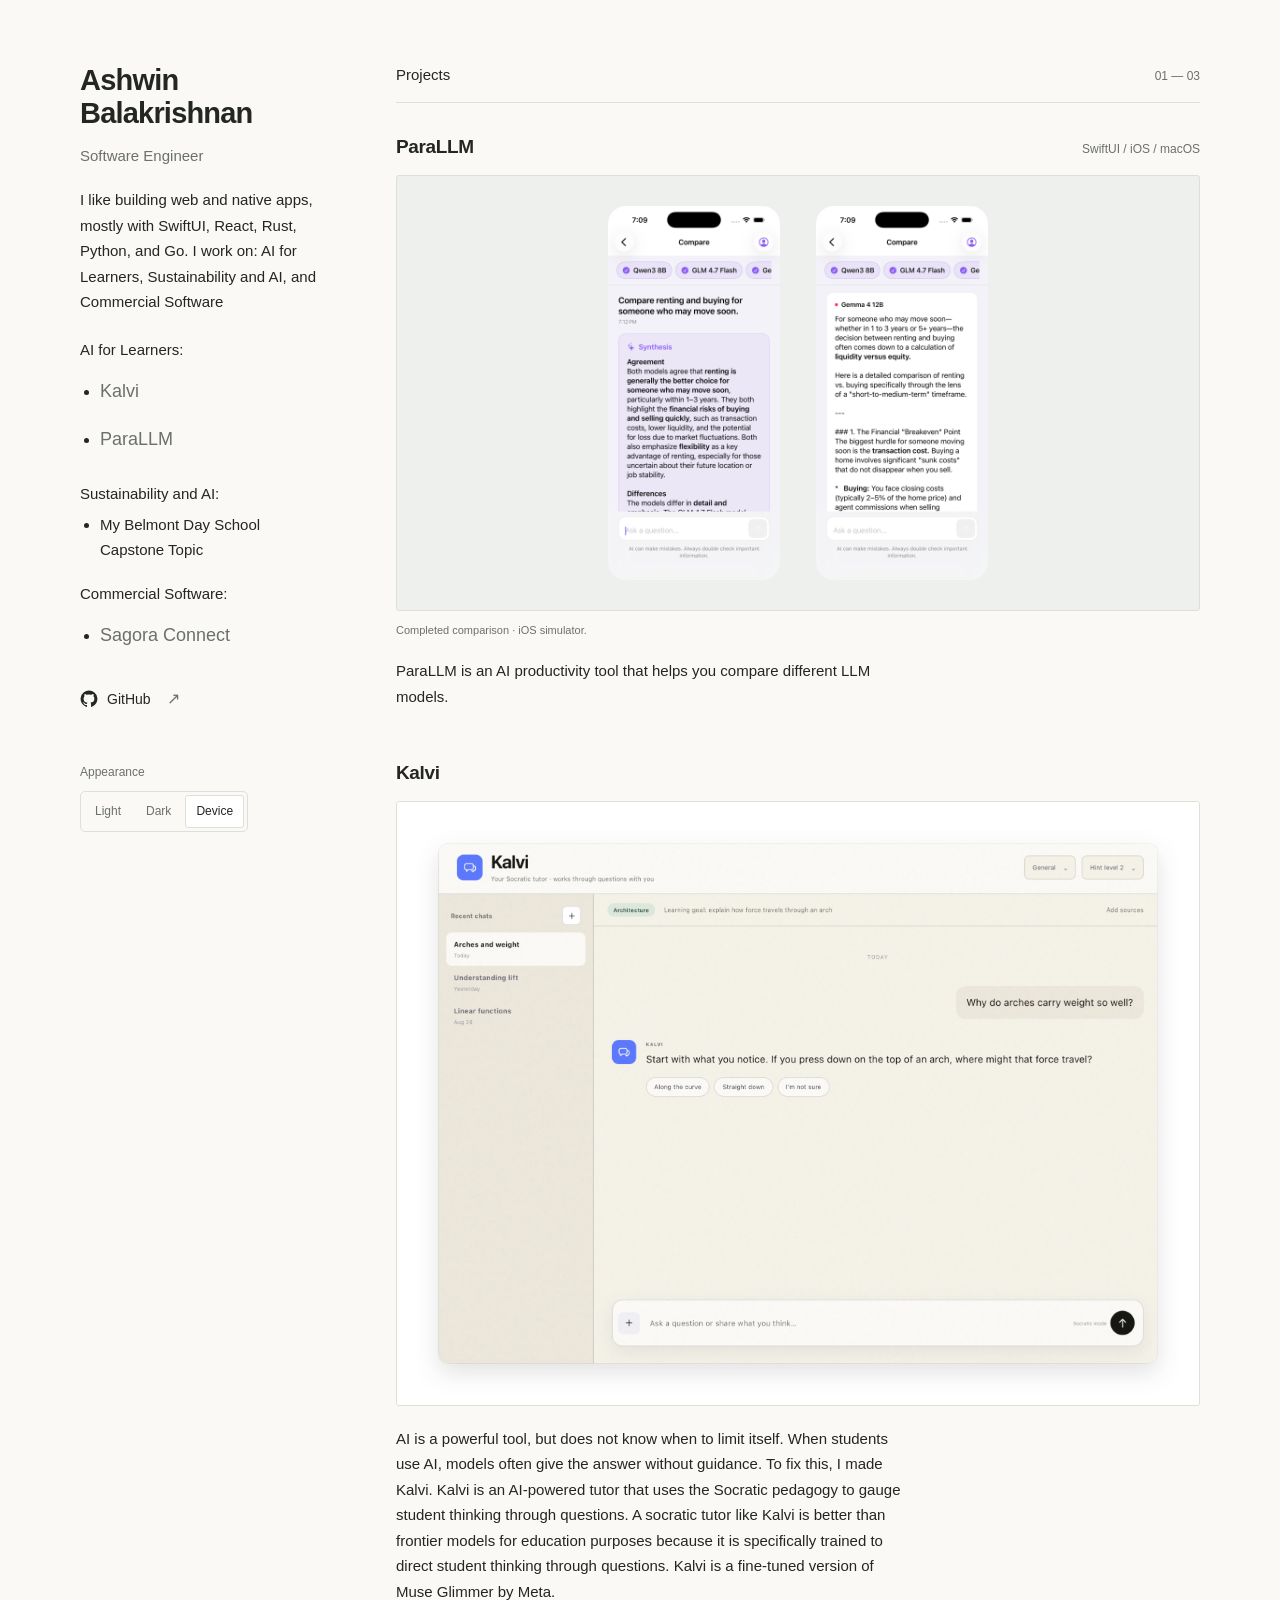
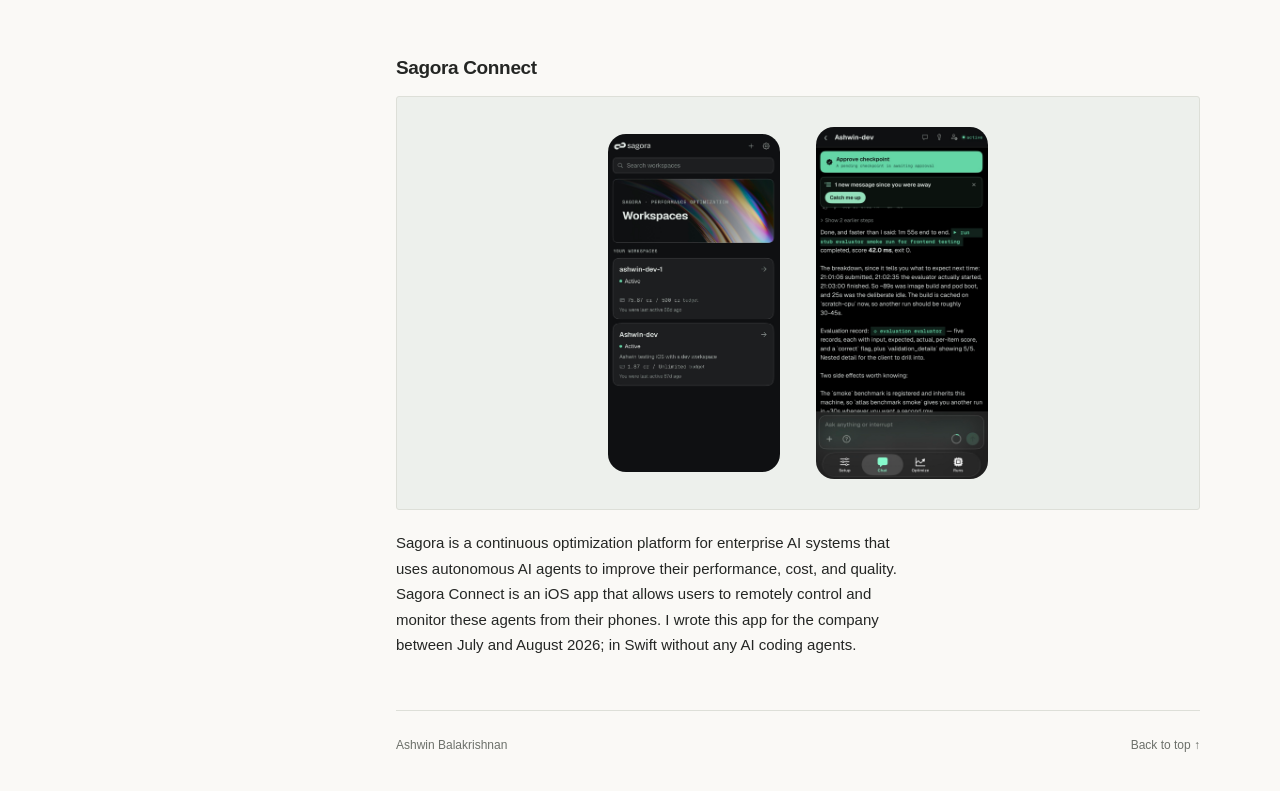
==== index.html @ 8b555878 "refactor: reorganize project topics into nav and update styles" ====
<!doctype html>
<html lang="en" data-theme="device">
<head>
  <meta charset="utf-8">
  <meta name="viewport" content="width=device-width, initial-scale=1">
  <meta name="theme-color" content="#faf9f6">
  <meta name="description" content="Ashwin Balakrishnan — Software Engineer">
  <meta property="og:title" content="Ashwin Balakrishnan">
  <meta property="og:description" content="ParaLLM · Kalvi · Sagora Connect">
  <meta property="og:type" content="website">
  <title>Ashwin Balakrishnan</title>
  <script>
    // Apply the saved appearance before the stylesheet loads.
    try {
      const savedTheme = localStorage.getItem('portfolio-theme');
      if (['light', 'dark', 'device'].includes(savedTheme)) {
        document.documentElement.dataset.theme = savedTheme;
      }
    } catch {}
  </script>
  <link rel="stylesheet" href="styles.css">
  <script src="portfolio.js" defer></script>
</head>
<body>
  <a class="skip-link" href="#projects">Skip to projects</a>

  <div class="layout">
    <header class="sidebar">
      <div class="identity">
        <h1><a href="#">Ashwin<br>Balakrishnan</a></h1>
        <p class="role">Software Engineer</p>
        <p class="intro">I like building web and native apps, mostly with SwiftUI, React, Rust, Python, and Go. I work on: AI for Learners, Sustainability and AI, and Commercial Software</p>
        <nav class="project-topics" aria-label="Projects and interests">
          <div class="project-topic">
            <h2>AI for Learners:</h2>
            <ul>
              <li><a href="#kalvi">Kalvi</a></li>
              <li><a href="#parallm">ParaLLM</a></li>
            </ul>
          </div>
          <div class="project-topic">
            <h2>Sustainability and AI:</h2>
            <ul>
              <li>My Belmont Day School Capstone Topic</li>
            </ul>
          </div>
          <div class="project-topic">
            <h2>Commercial Software:</h2>
            <ul>
              <li><a href="#sagora-connect">Sagora Connect</a></li>
            </ul>
          </div>
        </nav>
        <a class="github-link" href="https://github.com/AshwinVBala" target="_blank" rel="noopener noreferrer">
          <svg viewBox="0 0 24 24" width="18" height="18" fill="currentColor" aria-hidden="true"><path d="M12 .8a11.2 11.2 0 0 0-3.54 21.83c.56.1.77-.24.77-.54v-2.1c-3.14.68-3.8-1.33-3.8-1.33-.51-1.3-1.25-1.65-1.25-1.65-1.02-.7.08-.69.08-.69 1.13.08 1.72 1.16 1.72 1.16 1 1.72 2.63 1.22 3.27.93.1-.73.39-1.22.71-1.5-2.5-.28-5.13-1.25-5.13-5.57 0-1.23.44-2.24 1.16-3.03-.12-.28-.5-1.43.11-2.99 0 0 .94-.3 3.08 1.15a10.67 10.67 0 0 1 5.61 0c2.14-1.45 3.08-1.15 3.08-1.15.61 1.56.23 2.71.11 2.99.72.79 1.15 1.8 1.15 3.03 0 4.33-2.63 5.28-5.14 5.56.4.35.76 1.03.76 2.08v3.11c0 .3.2.65.78.54A11.2 11.2 0 0 0 12 .8Z"/></svg>
          <span>GitHub</span><span class="outbound" aria-hidden="true">↗</span>
        </a>
      </div>

      <fieldset class="theme-picker" hidden>
        <legend>Appearance</legend>
        <div class="theme-options">
          <label><input type="radio" name="theme" value="light"><span>Light</span></label>
          <label><input type="radio" name="theme" value="dark"><span>Dark</span></label>
          <label><input type="radio" name="theme" value="device" checked><span>Device<span class="sr-only"> default</span></span></label>
        </div>
      </fieldset>
    </header>

    <main id="projects" tabindex="-1">
      <div class="section-heading"><h2>Projects</h2><span>01 — 03</span></div>

      <article class="project" id="parallm">
        <div class="project-heading"><h3>ParaLLM</h3><span>SwiftUI / iOS / macOS</span></div>
        <div class="screen-gallery parallm-gallery">
          <a href="assets/parallm-completed-synthesis.png" target="_blank" rel="noopener noreferrer" aria-label="Open the completed ParaLLM synthesis at full size"><img src="assets/parallm-completed-synthesis.jpg" width="736" height="1600" loading="lazy" alt="ParaLLM showing a renting-versus-buying question and the completed synthesis of model replies."></a>
          <a href="assets/parallm-completed-answer.png" target="_blank" rel="noopener noreferrer" aria-label="Open the completed ParaLLM model reply at full size"><img src="assets/parallm-completed-answer.jpg" width="736" height="1600" loading="lazy" alt="ParaLLM showing Gemma’s completed reply in the same comparison, with no error or loading state."></a>
        </div>
        <p class="image-note">Completed comparison · iOS simulator.</p>
        <p>ParaLLM is an AI productivity tool that helps you compare different LLM models.</p>
      </article>

      <article class="project" id="kalvi">
        <div class="project-heading"><h3>Kalvi</h3></div>
        <a class="desktop-capture" href="assets/kalvi.png" target="_blank" rel="noopener noreferrer" aria-label="Open the Kalvi screenshot at full size">
          <img src="assets/kalvi.jpg" width="2117" height="1591" loading="lazy" alt="Kalvi showing a tutoring conversation about arches, recent chats, and suggested answers.">
        </a>
        <p>AI is a powerful tool, but does not know when to limit itself. When students use AI, models often give the answer without guidance. To fix this, I made Kalvi. Kalvi is an AI-powered tutor that uses the Socratic pedagogy to gauge student thinking through questions. A socratic tutor like Kalvi is better than frontier models for education purposes because it is specifically trained to direct student thinking through questions. Kalvi is a fine-tuned version of Muse Glimmer by Meta.</p>
      </article>

      <article class="project" id="sagora-connect">
        <div class="project-heading"><h3>Sagora Connect</h3></div>
        <div class="screen-gallery sagora-gallery">
          <a href="assets/sagora-connect-workspaces.png" target="_blank" rel="noopener noreferrer" aria-label="Open the Sagora Connect workspaces screenshot at full size"><img src="assets/sagora-connect-workspaces.jpg" width="730" height="1438" loading="lazy" alt="Sagora Connect showing workspace search and two active workspaces."></a>
          <a href="assets/sagora-connect-chat.png" target="_blank" rel="noopener noreferrer" aria-label="Open the Sagora Connect chat screenshot at full size"><img src="assets/sagora-connect-chat.jpg" width="732" height="1500" loading="lazy" alt="Sagora Connect showing a workspace conversation, checkpoint approval, and chat controls."></a>
        </div>
        <p>Sagora is a continuous optimization platform for enterprise AI systems that uses autonomous AI agents to improve their performance, cost, and quality. Sagora Connect is an iOS app that allows users to remotely control and monitor these agents from their phones. I wrote this app for the company between July and August 2026; in Swift without any AI coding agents.</p>
      </article>

      <footer class="page-footer"><span>Ashwin Balakrishnan</span><a href="#">Back to top ↑</a></footer>
    </main>
  </div>
</body>
</html>
---- styles.css ----
:root {
  color-scheme: light;
  --background: #faf9f6;
  --text: #242624;
  --secondary: #6c706a;
  --line: #dddfd8;
  --surface: #ffffff;
  --stage: #edf0ec;
  --accent: #285cbd;
  --selection: #dce7ff;
  font-family: -apple-system, BlinkMacSystemFont, "Segoe UI", Helvetica, Arial, sans-serif;
  font-size: 16px;
  line-height: 1.5;
  font-synthesis: none;
}

:root[data-theme="dark"] {
  color-scheme: dark;
  --background: #191b1a;
  --text: #e9eae5;
  --secondary: #a7ada5;
  --line: #363b35;
  --surface: #2e322d;
  --stage: #242823;
  --accent: #aac5ff;
  --selection: #334a70;
}

@media (prefers-color-scheme: dark) {
  :root[data-theme="device"] {
    color-scheme: dark;
    --background: #191b1a;
    --text: #e9eae5;
    --secondary: #a7ada5;
    --line: #363b35;
    --surface: #2e322d;
    --stage: #242823;
    --accent: #aac5ff;
    --selection: #334a70;
  }
}

* { box-sizing: border-box; }
html { scroll-padding-top: 40px; }
body { margin: 0; background: var(--background); color: var(--text); }
a { color: inherit; text-decoration: none; touch-action: manipulation; }
a:hover { color: var(--accent); }
a:focus-visible { outline: 2px solid var(--accent); outline-offset: 6px; }
::selection { background: var(--selection); color: var(--text); }
h1, h2, h3, p { margin: 0; }
img { display: block; width: 100%; height: auto; }
[hidden] { display: none !important; }
.sr-only { position: absolute; width: 1px; height: 1px; padding: 0; overflow: hidden; clip-path: inset(50%); white-space: nowrap; border: 0; }
.skip-link { position: fixed; top: 12px; left: 12px; z-index: 10; padding: 10px 15px; background: var(--surface); border: 1px solid var(--line); transform: translateY(-180%); }
.skip-link:focus { transform: none; }

.layout {
  width: min(1120px, calc(100% - 112px));
  margin: 64px auto 0;
  display: grid;
  grid-template-columns: 240px minmax(0, 1fr);
  align-items: start;
  gap: 76px;
}

.sidebar { position: sticky; top: 64px; }
h1 { font-size: 29px; font-weight: 550; line-height: 1.15; letter-spacing: -.8px; }
h1 a:hover { color: var(--text); }
.role { margin-top: 14px; color: var(--secondary); font-size: 15px; }
.github-link { display: inline-flex; align-items: center; gap: 9px; margin-top: 24px; min-height: 32px; font-size: 14px; }
.github-link .outbound { color: var(--secondary); font-size: 16px; margin-left: 7px; }
.project-topics { margin-top: 24px; font-size: 15px; }
.project-topic + .project-topic { margin-top: 20px; }
.project-topics h2 { font: inherit; }
.project-topics ul { margin: 6px 0 0; padding-left: 20px; }
.project-topics li { line-height: 1.7; }
.project-topics a { display: inline-flex; align-items: center; width: 100%; min-height: 48px; padding-block: 10px; color: var(--secondary); font-size: 18px; line-height: 1.4; }
.project-topics a:hover { color: var(--text); text-decoration: underline; text-underline-offset: 4px; }

.theme-picker { padding: 0; margin: 48px 0 0; border: 0; min-width: 0; }
.theme-picker legend { padding: 0; margin-bottom: 10px; color: var(--secondary); font-size: 12px; }
.theme-options { display: inline-flex; border: 1px solid var(--line); border-radius: 5px; padding: 3px; gap: 3px; }
.theme-options label { position: relative; cursor: pointer; }
.theme-options input { position: absolute; inset: 0; width: 100%; height: 100%; opacity: 0; margin: 0; cursor: pointer; }
.theme-options label > span { display: block; padding: 7px 10px; border: 1px solid transparent; border-radius: 3px; font-size: 12px; line-height: 1.4; color: var(--secondary); }
.theme-options input:checked + span { color: var(--text); background: var(--surface); border-color: var(--line); }
.theme-options input:focus-visible + span { outline: 2px solid var(--accent); outline-offset: 2px; }
.theme-options label:hover > span { color: var(--text); }

main { min-width: 0; }
main:focus { outline: none; }
.section-heading { display: flex; justify-content: space-between; align-items: baseline; border-bottom: 1px solid var(--line); padding: 0 0 17px; margin-bottom: 32px; }
.section-heading h2 { font-size: 15px; line-height: 1.4; font-weight: 500; }
.section-heading > span { color: var(--secondary); font-size: 12px; font-variant-numeric: tabular-nums; }
.project { margin-bottom: 52px; scroll-margin-top: 40px; }
.project-heading { display: flex; justify-content: space-between; align-items: baseline; gap: 16px; margin-bottom: 15px; }
.project-heading h3 { font-size: 19px; font-weight: 550; letter-spacing: -.35px; line-height: 1.3; }
.project-heading > span { font-size: 12px; color: var(--secondary); text-align: right; }
.desktop-capture { display: block; border: 1px solid var(--line); border-radius: 3px; overflow: hidden; }
.desktop-capture:hover { border-color: var(--secondary); }
.screen-gallery { display: flex; justify-content: center; align-items: center; gap: 36px; padding: 30px; background: var(--stage); border: 1px solid var(--line); border-radius: 3px; }
.screen-gallery a { display: block; min-width: 0; width: 172px; border-radius: 18px; }
.screen-gallery a:focus-visible { outline-offset: 7px; }
.screen-gallery img { border-radius: 18px; }
.image-note { font-size: 11px; color: var(--secondary); margin-top: 11px; }
/* Your paragraphs can go directly after the project images in index.html. */
.project > p:not(.image-note) { margin-top: 20px; max-width: 62ch; font-size: 15px; line-height: 1.7; }
.identity > p:not(.role) { margin-top: 20px; font-size: 15px; line-height: 1.7; }
.page-footer { display: flex; align-items: baseline; justify-content: space-between; gap: 20px; border-top: 1px solid var(--line); padding: 20px 0 32px; color: var(--secondary); font-size: 12px; }
.page-footer a { padding-block: 5px; }

@media (min-width: 1500px) {
  .layout { margin-top: 88px; }
  .sidebar { top: 88px; }
}

@media (max-width: 1000px) {
  .layout { width: calc(100% - 72px); grid-template-columns: 210px minmax(0, 1fr); gap: 40px; }
  h1 { font-size: 26px; }
  .screen-gallery { gap: 22px; padding: 25px; }
}

@media (max-width: 760px) {
  .layout { width: min(580px, calc(100% - 44px)); margin-top: 36px; display: block; }
  .sidebar { position: static; display: grid; grid-template-columns: 1fr auto; align-items: end; gap: 24px; padding-bottom: 30px; margin-bottom: 30px; border-bottom: 1px solid var(--line); }
  h1 { font-size: 27px; }
  .role { margin-top: 11px; font-size: 14px; }
  .github-link { margin-top: 14px; }
  .theme-picker { margin: 0 0 5px; }
  .section-heading { margin-bottom: 27px; }
  .project { margin-bottom: 38px; }
  .project-heading h3 { font-size: 18px; }
  .screen-gallery { gap: 28px; padding: 28px; }
  .screen-gallery a { width: 160px; }
}

@media (max-width: 440px) {
  .layout { margin-top: 28px; }
  .sidebar { grid-template-columns: 1fr; gap: 21px; align-items: start; padding-bottom: 25px; }
  h1 { font-size: 28px; }
  .theme-picker { margin-bottom: 0; }
  .theme-options label > span { padding: 8px 16px; font-size: 13px; }
  .project-heading { flex-direction: column; align-items: start; gap: 4px; margin-bottom: 12px; }
  .project-heading > span { text-align: left; }
  .screen-gallery { gap: 16px; padding: 22px 18px; }
  .screen-gallery a { width: 140px; }
  .screen-gallery a, .screen-gallery img { border-radius: 12px; }
  .page-footer { font-size: 11px; }
}

@media (prefers-reduced-motion: reduce) {
  *, *::before, *::after { scroll-behavior: auto !important; transition: none !important; }
}
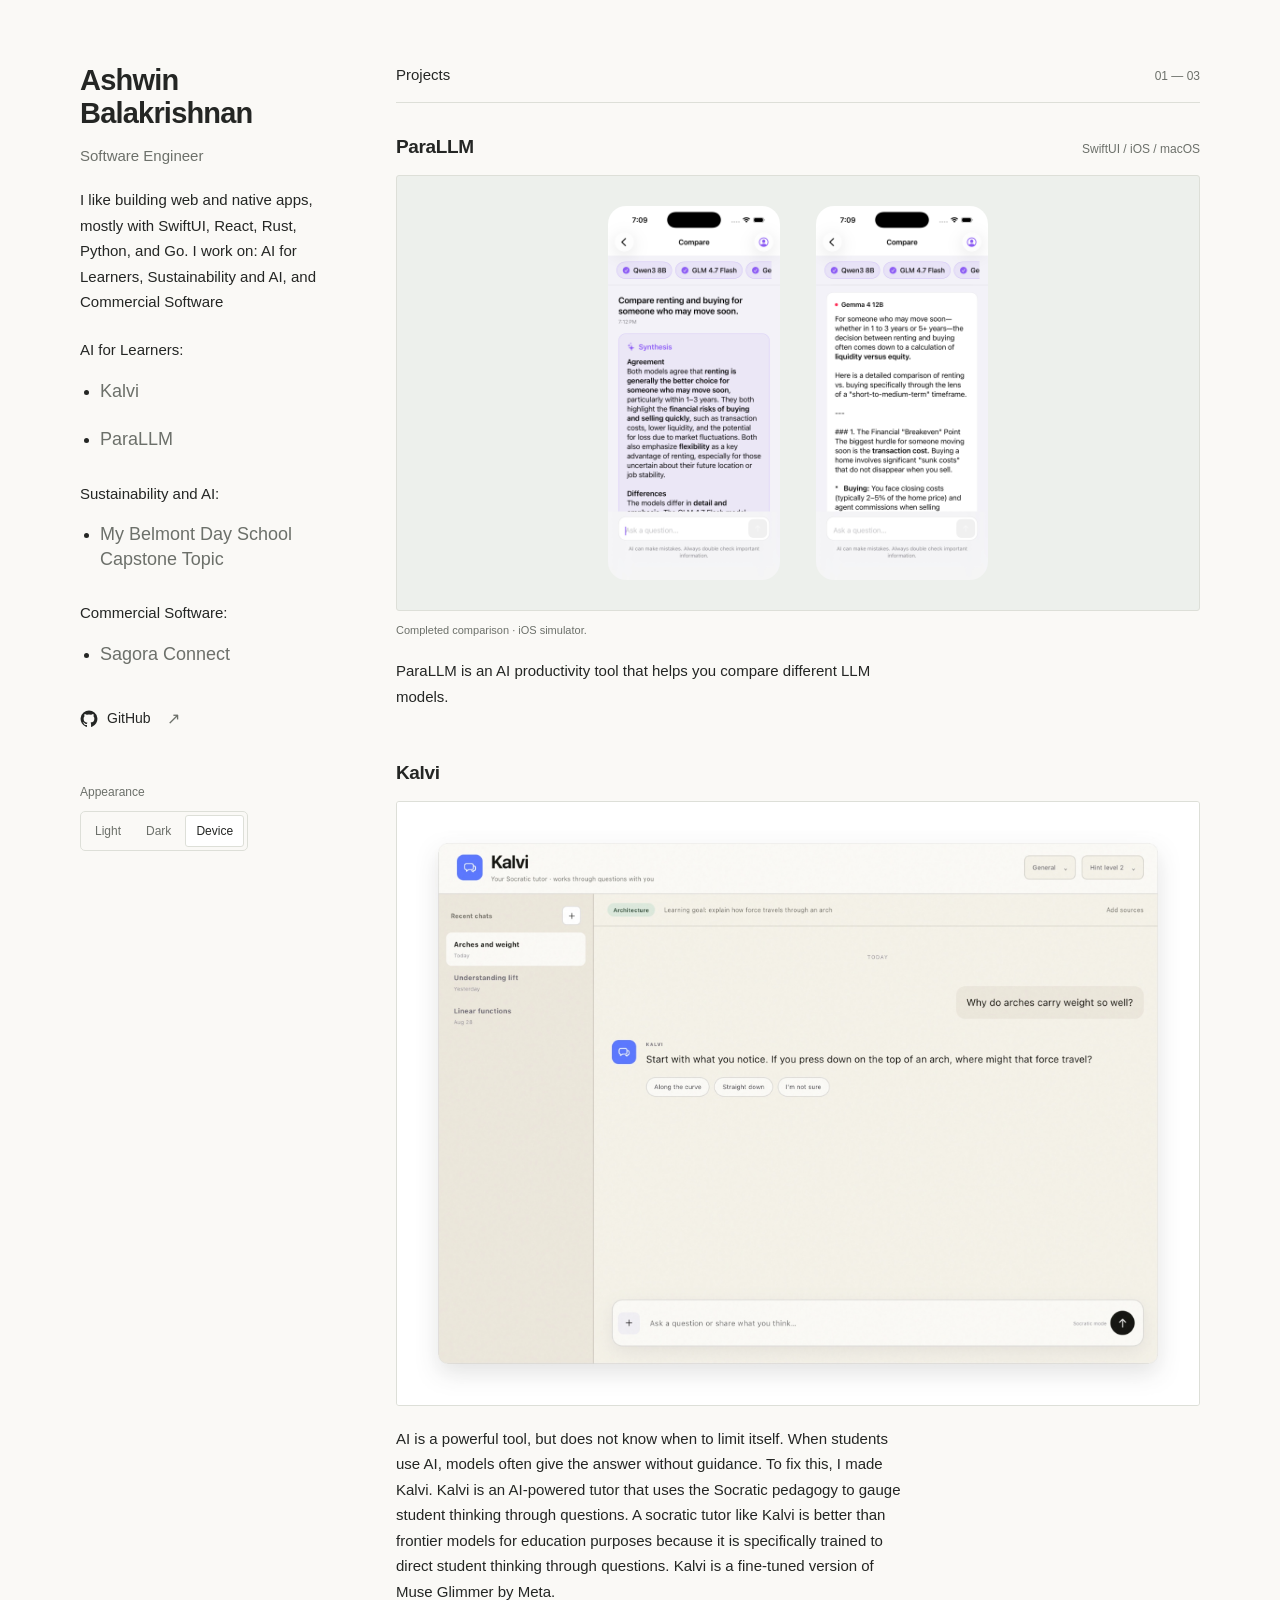
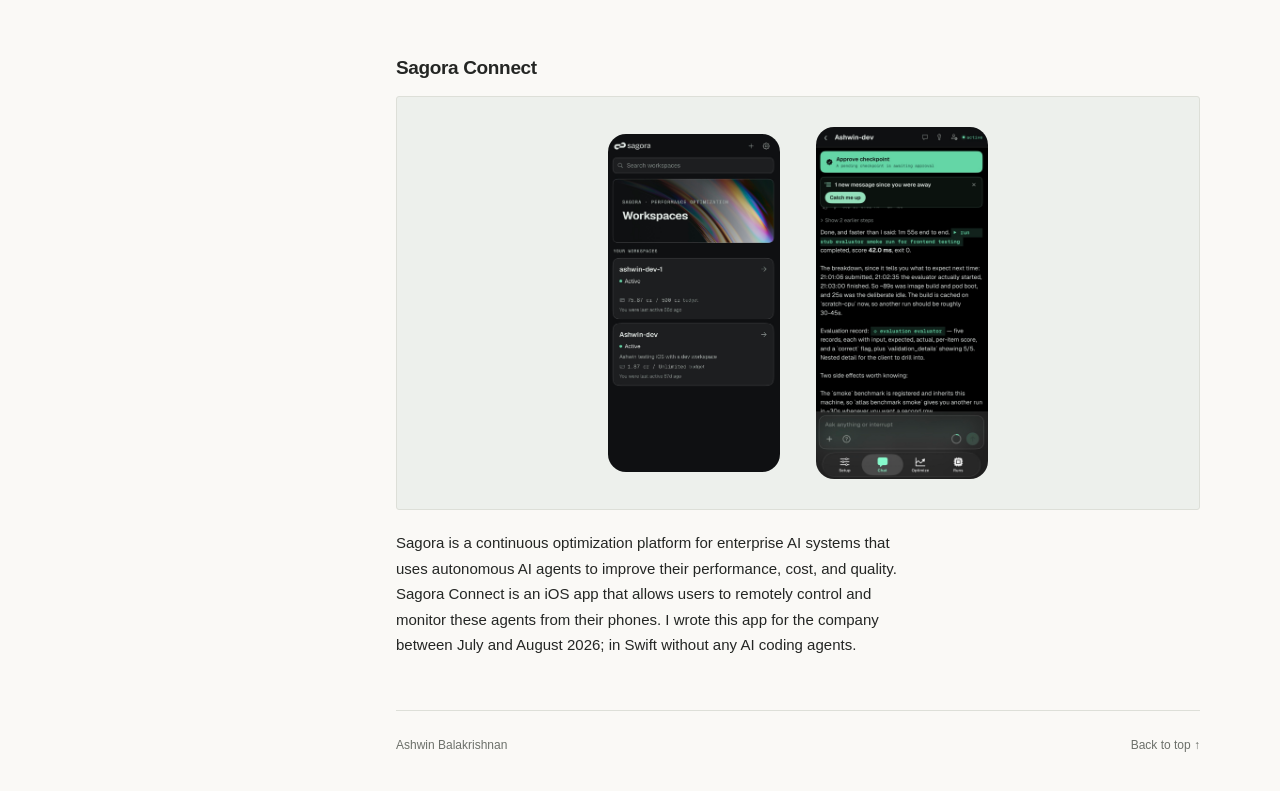
==== commit 50073fdb: "feat: add placeholder links with disabled behavior to portfolio page" ====
--- a/index.html
+++ b/index.html
@@ -41,7 +41,7 @@
           <div class="project-topic">
             <h2>Sustainability and AI:</h2>
             <ul>
-              <li>My Belmont Day School Capstone Topic</li>
+              <li><a href="#" data-placeholder-link aria-disabled="true">My Belmont Day School Capstone Topic</a></li>
             </ul>
           </div>
           <div class="project-topic">
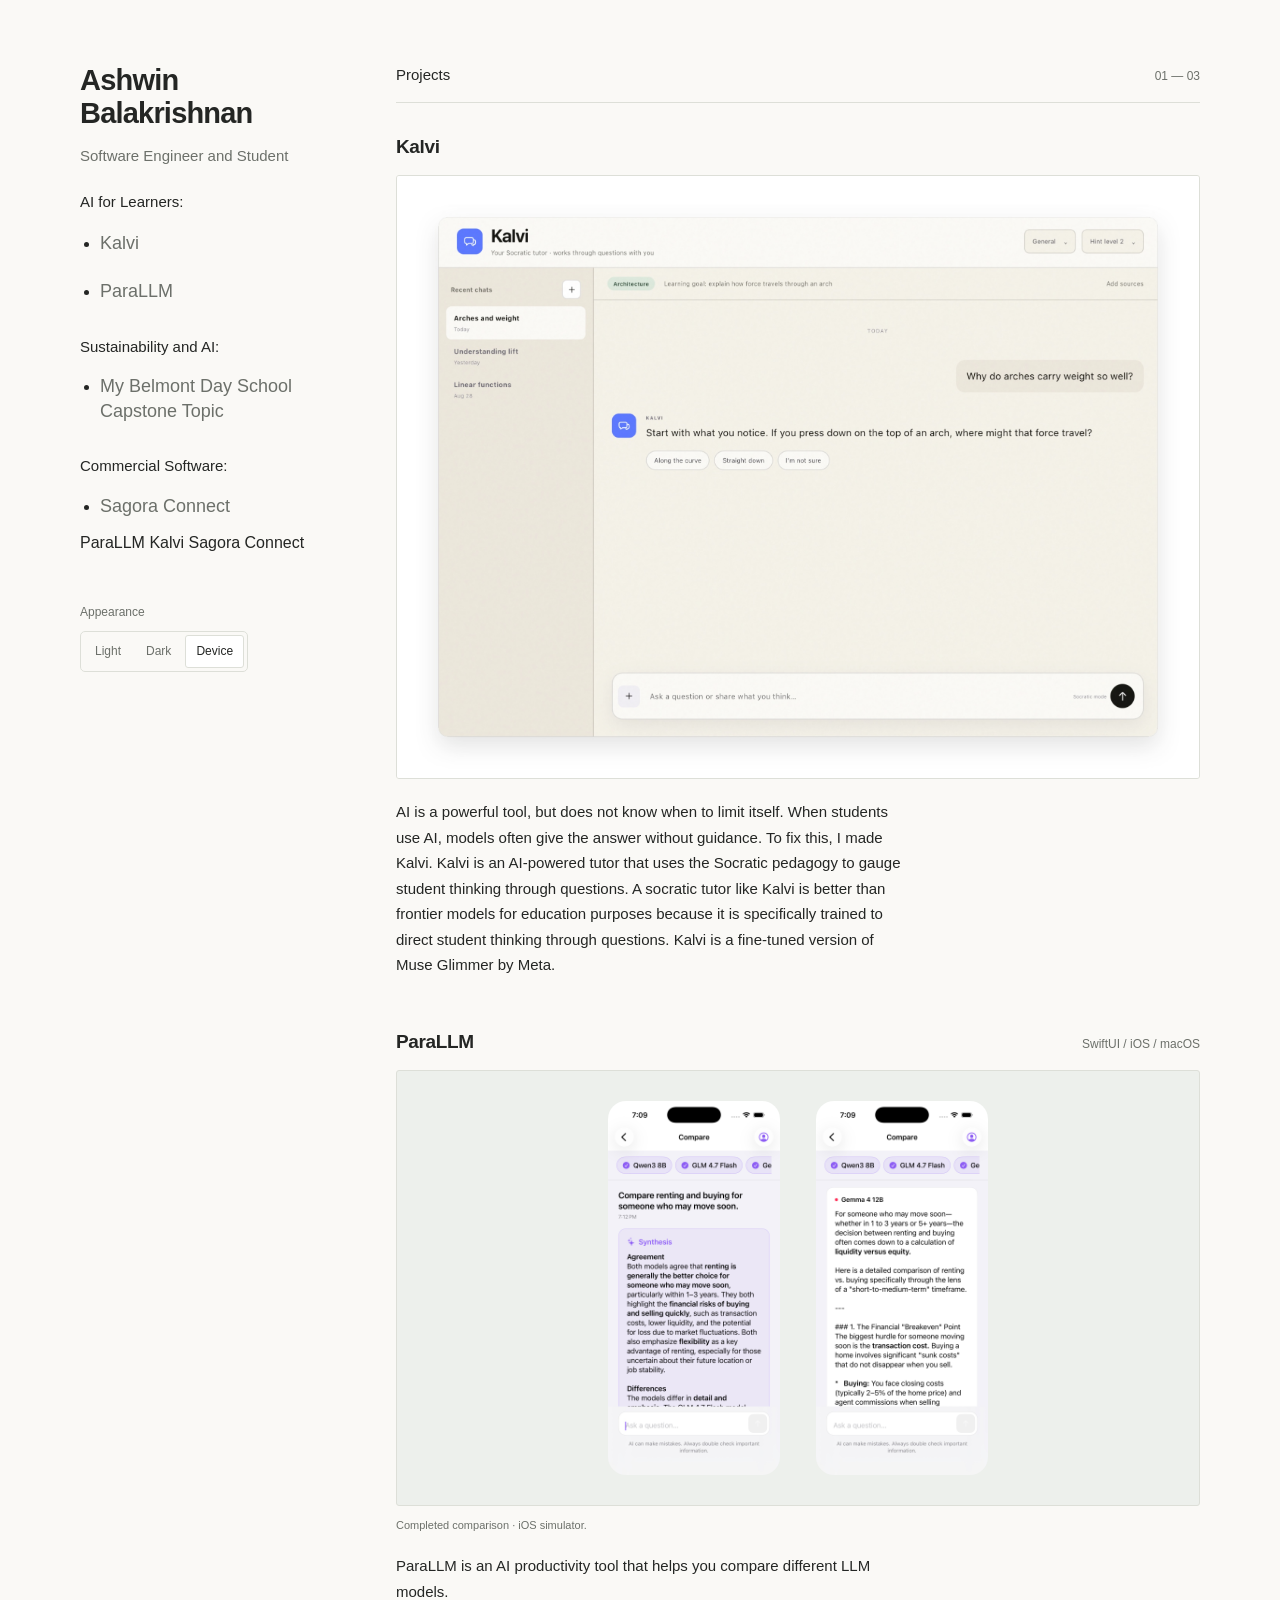
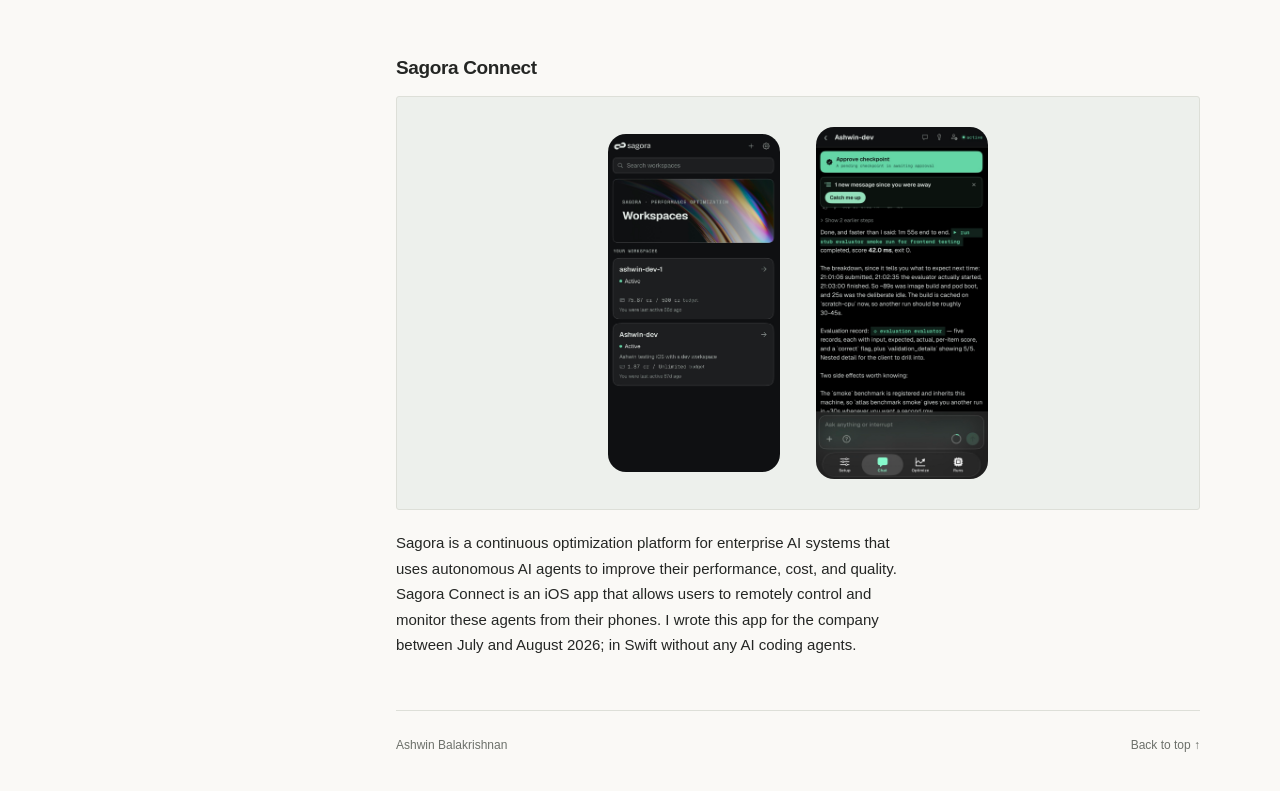
==== commit 9c1a8f0f: "feat: add project navigation and Kalvi article, update role, remove GitHub link" ====
--- a/index.html
+++ b/index.html
@@ -28,8 +28,7 @@
     <header class="sidebar">
       <div class="identity">
         <h1><a href="#">Ashwin<br>Balakrishnan</a></h1>
-        <p class="role">Software Engineer</p>
-        <p class="intro">I like building web and native apps, mostly with SwiftUI, React, Rust, Python, and Go. I work on: AI for Learners, Sustainability and AI, and Commercial Software</p>
+        <p class="role">Software Engineer and Student</p>
         <nav class="project-topics" aria-label="Projects and interests">
           <div class="project-topic">
             <h2>AI for Learners:</h2>
@@ -51,11 +50,13 @@
             </ul>
           </div>
         </nav>
-        <a class="github-link" href="https://github.com/AshwinVBala" target="_blank" rel="noopener noreferrer">
-          <svg viewBox="0 0 24 24" width="18" height="18" fill="currentColor" aria-hidden="true"><path d="M12 .8a11.2 11.2 0 0 0-3.54 21.83c.56.1.77-.24.77-.54v-2.1c-3.14.68-3.8-1.33-3.8-1.33-.51-1.3-1.25-1.65-1.25-1.65-1.02-.7.08-.69.08-.69 1.13.08 1.72 1.16 1.72 1.16 1 1.72 2.63 1.22 3.27.93.1-.73.39-1.22.71-1.5-2.5-.28-5.13-1.25-5.13-5.57 0-1.23.44-2.24 1.16-3.03-.12-.28-.5-1.43.11-2.99 0 0 .94-.3 3.08 1.15a10.67 10.67 0 0 1 5.61 0c2.14-1.45 3.08-1.15 3.08-1.15.61 1.56.23 2.71.11 2.99.72.79 1.15 1.8 1.15 3.03 0 4.33-2.63 5.28-5.14 5.56.4.35.76 1.03.76 2.08v3.11c0 .3.2.65.78.54A11.2 11.2 0 0 0 12 .8Z"/></svg>
-          <span>GitHub</span><span class="outbound" aria-hidden="true">↗</span>
-        </a>
       </div>
+
+      <nav class="project-index" aria-label="Projects">
+        <a href="#parallm">ParaLLM</a>
+        <a href="#kalvi">Kalvi</a>
+        <a href="#sagora-connect">Sagora Connect</a>
+      </nav>
 
       <fieldset class="theme-picker" hidden>
         <legend>Appearance</legend>
@@ -70,6 +71,14 @@
     <main id="projects" tabindex="-1">
       <div class="section-heading"><h2>Projects</h2><span>01 — 03</span></div>
 
+      <article class="project" id="kalvi">
+        <div class="project-heading"><h3>Kalvi</h3></div>
+        <a class="desktop-capture" href="assets/kalvi.png" target="_blank" rel="noopener noreferrer" aria-label="Open the Kalvi screenshot at full size">
+          <img src="assets/kalvi.jpg" width="2117" height="1591" loading="lazy" alt="Kalvi showing a tutoring conversation about arches, recent chats, and suggested answers.">
+        </a>
+        <p>AI is a powerful tool, but does not know when to limit itself. When students use AI, models often give the answer without guidance. To fix this, I made Kalvi. Kalvi is an AI-powered tutor that uses the Socratic pedagogy to gauge student thinking through questions. A socratic tutor like Kalvi is better than frontier models for education purposes because it is specifically trained to direct student thinking through questions. Kalvi is a fine-tuned version of Muse Glimmer by Meta.</p>
+      </article>
+
       <article class="project" id="parallm">
         <div class="project-heading"><h3>ParaLLM</h3><span>SwiftUI / iOS / macOS</span></div>
         <div class="screen-gallery parallm-gallery">
@@ -78,14 +87,6 @@
         </div>
         <p class="image-note">Completed comparison · iOS simulator.</p>
         <p>ParaLLM is an AI productivity tool that helps you compare different LLM models.</p>
-      </article>
-
-      <article class="project" id="kalvi">
-        <div class="project-heading"><h3>Kalvi</h3></div>
-        <a class="desktop-capture" href="assets/kalvi.png" target="_blank" rel="noopener noreferrer" aria-label="Open the Kalvi screenshot at full size">
-          <img src="assets/kalvi.jpg" width="2117" height="1591" loading="lazy" alt="Kalvi showing a tutoring conversation about arches, recent chats, and suggested answers.">
-        </a>
-        <p>AI is a powerful tool, but does not know when to limit itself. When students use AI, models often give the answer without guidance. To fix this, I made Kalvi. Kalvi is an AI-powered tutor that uses the Socratic pedagogy to gauge student thinking through questions. A socratic tutor like Kalvi is better than frontier models for education purposes because it is specifically trained to direct student thinking through questions. Kalvi is a fine-tuned version of Muse Glimmer by Meta.</p>
       </article>
 
       <article class="project" id="sagora-connect">
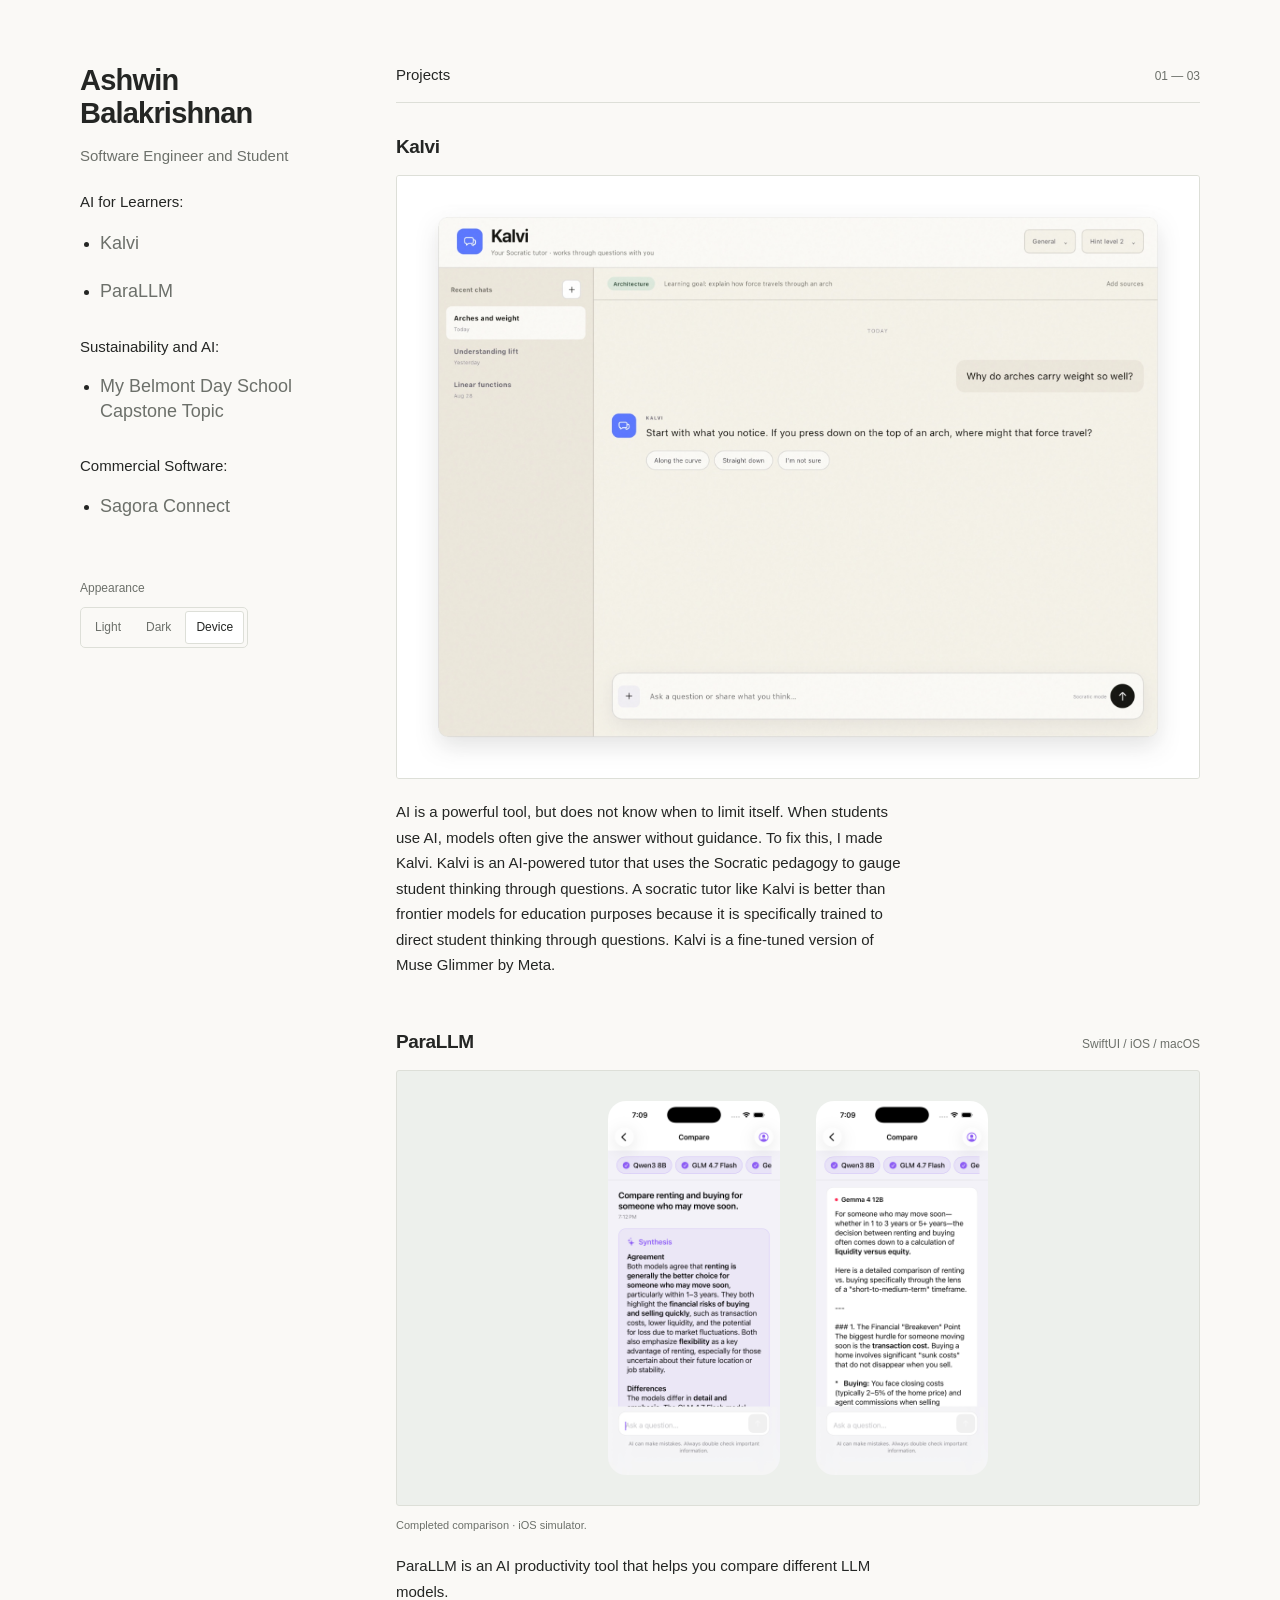
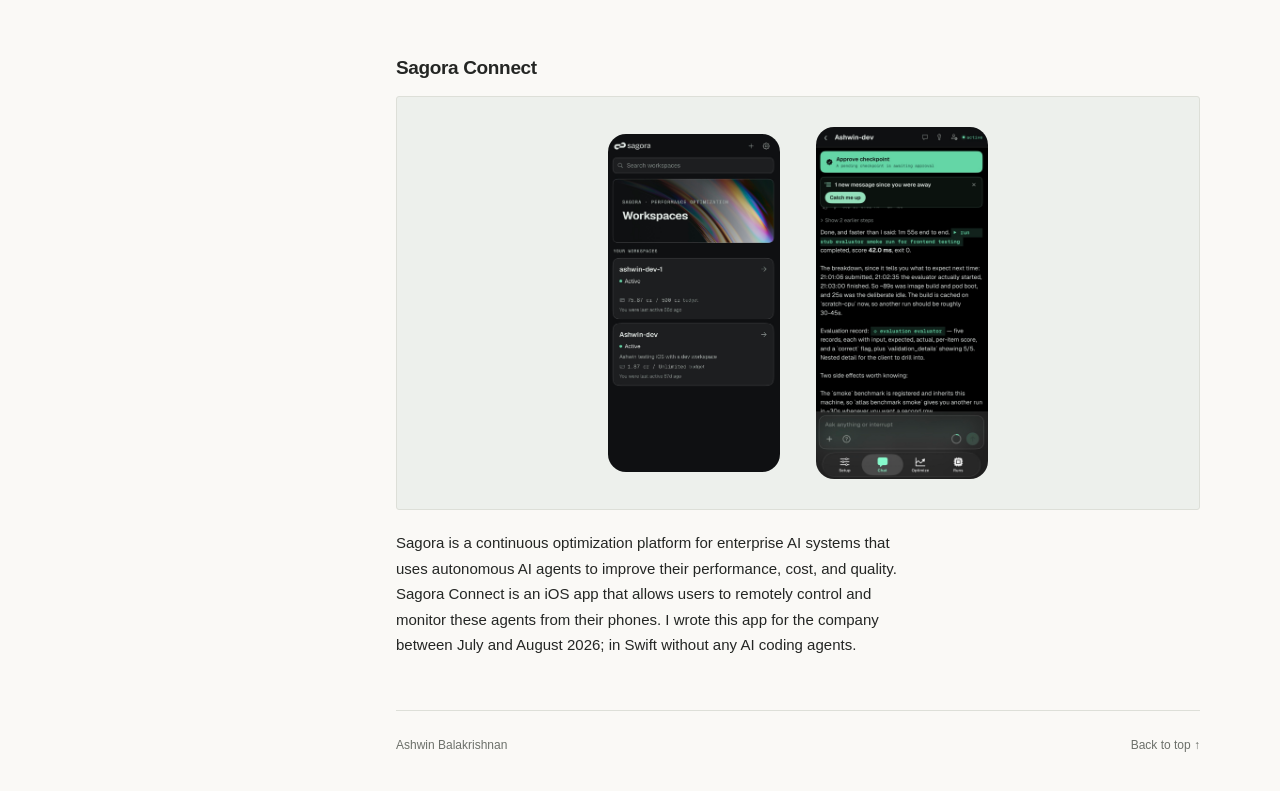
==== commit e619ff13: "refactor: remove obsolete project navigation links from index.html" ====
--- a/index.html
+++ b/index.html
@@ -52,12 +52,6 @@
         </nav>
       </div>
 
-      <nav class="project-index" aria-label="Projects">
-        <a href="#parallm">ParaLLM</a>
-        <a href="#kalvi">Kalvi</a>
-        <a href="#sagora-connect">Sagora Connect</a>
-      </nav>
-
       <fieldset class="theme-picker" hidden>
         <legend>Appearance</legend>
         <div class="theme-options">
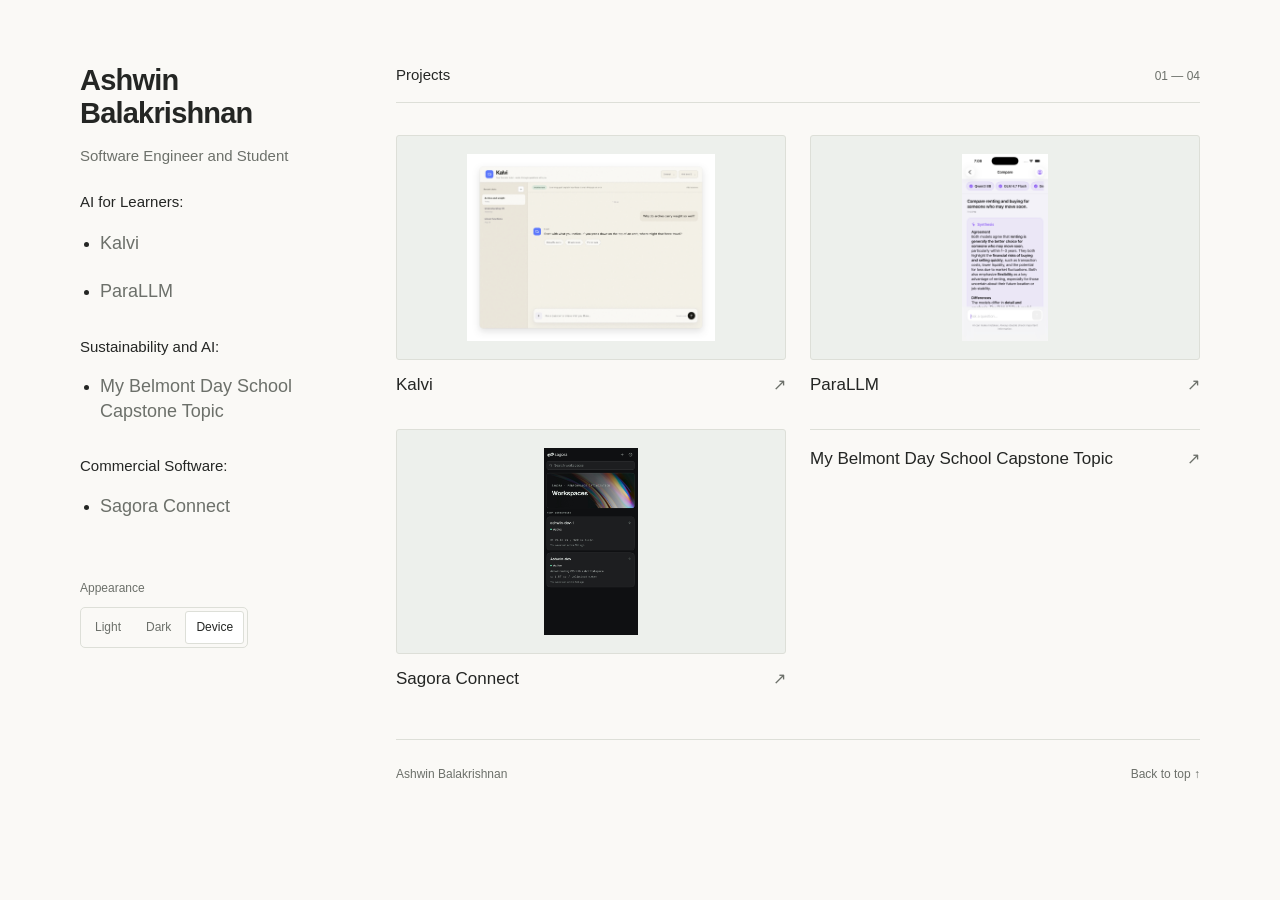
==== commit 75079044: "feat: add capstone page and update project pages and README" ====
--- a/index.html
+++ b/index.html
@@ -22,31 +22,31 @@
   <script src="portfolio.js" defer></script>
 </head>
 <body>
-  <a class="skip-link" href="#projects">Skip to projects</a>
+  <a class="skip-link" href="#main-content">Skip to content</a>
 
   <div class="layout">
     <header class="sidebar">
       <div class="identity">
-        <h1><a href="#">Ashwin<br>Balakrishnan</a></h1>
+        <h1><a href="index.html">Ashwin<br>Balakrishnan</a></h1>
         <p class="role">Software Engineer and Student</p>
         <nav class="project-topics" aria-label="Projects and interests">
           <div class="project-topic">
             <h2>AI for Learners:</h2>
             <ul>
-              <li><a href="#kalvi">Kalvi</a></li>
-              <li><a href="#parallm">ParaLLM</a></li>
+              <li><a href="kalvi.html">Kalvi</a></li>
+              <li><a href="parallm.html">ParaLLM</a></li>
             </ul>
           </div>
           <div class="project-topic">
             <h2>Sustainability and AI:</h2>
             <ul>
-              <li><a href="#" data-placeholder-link aria-disabled="true">My Belmont Day School Capstone Topic</a></li>
+              <li><a href="capstone.html">My Belmont Day School Capstone Topic</a></li>
             </ul>
           </div>
           <div class="project-topic">
             <h2>Commercial Software:</h2>
             <ul>
-              <li><a href="#sagora-connect">Sagora Connect</a></li>
+              <li><a href="sagora-connect.html">Sagora Connect</a></li>
             </ul>
           </div>
         </nav>
@@ -62,35 +62,27 @@
       </fieldset>
     </header>
 
-    <main id="projects" tabindex="-1">
-      <div class="section-heading"><h2>Projects</h2><span>01 — 03</span></div>
+    <main id="main-content" tabindex="-1">
+      <div class="section-heading"><h2>Projects</h2><span>01 — 04</span></div>
 
-      <article class="project" id="kalvi">
-        <div class="project-heading"><h3>Kalvi</h3></div>
-        <a class="desktop-capture" href="assets/kalvi.png" target="_blank" rel="noopener noreferrer" aria-label="Open the Kalvi screenshot at full size">
-          <img src="assets/kalvi.jpg" width="2117" height="1591" loading="lazy" alt="Kalvi showing a tutoring conversation about arches, recent chats, and suggested answers.">
+      <div class="project-grid">
+        <a class="project-tile" id="kalvi" href="kalvi.html">
+          <div class="tile-image"><img src="assets/kalvi.jpg" width="2117" height="1591" loading="lazy" alt="Kalvi tutoring interface."></div>
+          <div class="tile-heading"><h3>Kalvi</h3><span aria-hidden="true">↗</span></div>
         </a>
-        <p>AI is a powerful tool, but does not know when to limit itself. When students use AI, models often give the answer without guidance. To fix this, I made Kalvi. Kalvi is an AI-powered tutor that uses the Socratic pedagogy to gauge student thinking through questions. A socratic tutor like Kalvi is better than frontier models for education purposes because it is specifically trained to direct student thinking through questions. Kalvi is a fine-tuned version of Muse Glimmer by Meta.</p>
-      </article>
+        <a class="project-tile" id="parallm" href="parallm.html">
+          <div class="tile-image"><img src="assets/parallm-completed-synthesis.jpg" width="736" height="1600" loading="lazy" alt="A completed comparison in ParaLLM."></div>
+          <div class="tile-heading"><h3>ParaLLM</h3><span aria-hidden="true">↗</span></div>
+        </a>
+        <a class="project-tile" id="sagora-connect" href="sagora-connect.html">
+          <div class="tile-image"><img src="assets/sagora-connect-workspaces.jpg" width="730" height="1438" loading="lazy" alt="Sagora Connect workspaces."></div>
+          <div class="tile-heading"><h3>Sagora Connect</h3><span aria-hidden="true">↗</span></div>
+        </a>
+        <a class="project-tile text-tile" id="capstone" href="capstone.html">
+          <div class="tile-heading"><h3>My Belmont Day School Capstone Topic</h3><span aria-hidden="true">↗</span></div>
+        </a>
+      </div>
 
-      <article class="project" id="parallm">
-        <div class="project-heading"><h3>ParaLLM</h3><span>SwiftUI / iOS / macOS</span></div>
-        <div class="screen-gallery parallm-gallery">
-          <a href="assets/parallm-completed-synthesis.png" target="_blank" rel="noopener noreferrer" aria-label="Open the completed ParaLLM synthesis at full size"><img src="assets/parallm-completed-synthesis.jpg" width="736" height="1600" loading="lazy" alt="ParaLLM showing a renting-versus-buying question and the completed synthesis of model replies."></a>
-          <a href="assets/parallm-completed-answer.png" target="_blank" rel="noopener noreferrer" aria-label="Open the completed ParaLLM model reply at full size"><img src="assets/parallm-completed-answer.jpg" width="736" height="1600" loading="lazy" alt="ParaLLM showing Gemma’s completed reply in the same comparison, with no error or loading state."></a>
-        </div>
-        <p class="image-note">Completed comparison · iOS simulator.</p>
-        <p>ParaLLM is an AI productivity tool that helps you compare different LLM models.</p>
-      </article>
-
-      <article class="project" id="sagora-connect">
-        <div class="project-heading"><h3>Sagora Connect</h3></div>
-        <div class="screen-gallery sagora-gallery">
-          <a href="assets/sagora-connect-workspaces.png" target="_blank" rel="noopener noreferrer" aria-label="Open the Sagora Connect workspaces screenshot at full size"><img src="assets/sagora-connect-workspaces.jpg" width="730" height="1438" loading="lazy" alt="Sagora Connect showing workspace search and two active workspaces."></a>
-          <a href="assets/sagora-connect-chat.png" target="_blank" rel="noopener noreferrer" aria-label="Open the Sagora Connect chat screenshot at full size"><img src="assets/sagora-connect-chat.jpg" width="732" height="1500" loading="lazy" alt="Sagora Connect showing a workspace conversation, checkpoint approval, and chat controls."></a>
-        </div>
-        <p>Sagora is a continuous optimization platform for enterprise AI systems that uses autonomous AI agents to improve their performance, cost, and quality. Sagora Connect is an iOS app that allows users to remotely control and monitor these agents from their phones. I wrote this app for the company between July and August 2026; in Swift without any AI coding agents.</p>
-      </article>
 
       <footer class="page-footer"><span>Ashwin Balakrishnan</span><a href="#">Back to top ↑</a></footer>
     </main>
--- a/styles.css
+++ b/styles.css
@@ -76,6 +76,7 @@
 .project-topics li { line-height: 1.7; }
 .project-topics a { display: inline-flex; align-items: center; width: 100%; min-height: 48px; padding-block: 10px; color: var(--secondary); font-size: 18px; line-height: 1.4; }
 .project-topics a:hover { color: var(--text); text-decoration: underline; text-underline-offset: 4px; }
+.project-topics a[aria-current="page"] { color: var(--text); text-decoration: underline; text-underline-offset: 4px; }
 
 .theme-picker { padding: 0; margin: 48px 0 0; border: 0; min-width: 0; }
 .theme-picker legend { padding: 0; margin-bottom: 10px; color: var(--secondary); font-size: 12px; }
@@ -94,7 +95,7 @@
 .section-heading > span { color: var(--secondary); font-size: 12px; font-variant-numeric: tabular-nums; }
 .project { margin-bottom: 52px; scroll-margin-top: 40px; }
 .project-heading { display: flex; justify-content: space-between; align-items: baseline; gap: 16px; margin-bottom: 15px; }
-.project-heading h3 { font-size: 19px; font-weight: 550; letter-spacing: -.35px; line-height: 1.3; }
+.project-heading h2, .project-heading h3 { font-size: 19px; font-weight: 550; letter-spacing: -.35px; line-height: 1.3; }
 .project-heading > span { font-size: 12px; color: var(--secondary); text-align: right; }
 .desktop-capture { display: block; border: 1px solid var(--line); border-radius: 3px; overflow: hidden; }
 .desktop-capture:hover { border-color: var(--secondary); }
@@ -108,6 +109,19 @@
 .identity > p:not(.role) { margin-top: 20px; font-size: 15px; line-height: 1.7; }
 .page-footer { display: flex; align-items: baseline; justify-content: space-between; gap: 20px; border-top: 1px solid var(--line); padding: 20px 0 32px; color: var(--secondary); font-size: 12px; }
 .page-footer a { padding-block: 5px; }
+.back-link { display: inline-block; margin-bottom: 32px; padding-block: 6px; font-size: 14px; color: var(--secondary); }
+.project-detail .project-heading { margin-bottom: 24px; }
+.project-detail .project-heading h2 { font-size: 32px; line-height: 1.2; letter-spacing: -.7px; }
+.project-grid { display: grid; grid-template-columns: repeat(2, minmax(0, 1fr)); gap: 32px 24px; margin-bottom: 48px; }
+.project-tile { display: block; min-width: 0; }
+.tile-image { height: 225px; padding: 18px; display: flex; justify-content: center; background: var(--stage); border: 1px solid var(--line); border-radius: 3px; }
+.tile-image img { width: 100%; height: 100%; object-fit: contain; }
+.tile-heading { display: flex; justify-content: space-between; align-items: baseline; gap: 16px; margin-top: 13px; }
+.tile-heading h3 { font-size: 17px; font-weight: 500; line-height: 1.4; }
+.tile-heading > span { color: var(--secondary); }
+.project-tile:hover .tile-heading h3 { text-decoration: underline; text-underline-offset: 4px; }
+.text-tile { align-self: start; padding: 17px 0; border-top: 1px solid var(--line); }
+.text-tile .tile-heading { margin-top: 0; }
 
 @media (min-width: 1500px) {
   .layout { margin-top: 88px; }
@@ -130,6 +144,7 @@
   .section-heading { margin-bottom: 27px; }
   .project { margin-bottom: 38px; }
   .project-heading h3 { font-size: 18px; }
+  .project-detail .project-heading h2 { font-size: 28px; }
   .screen-gallery { gap: 28px; padding: 28px; }
   .screen-gallery a { width: 160px; }
 }
@@ -146,6 +161,7 @@
   .screen-gallery a { width: 140px; }
   .screen-gallery a, .screen-gallery img { border-radius: 12px; }
   .page-footer { font-size: 11px; }
+  .project-grid { grid-template-columns: 1fr; }
 }
 
 @media (prefers-reduced-motion: reduce) {
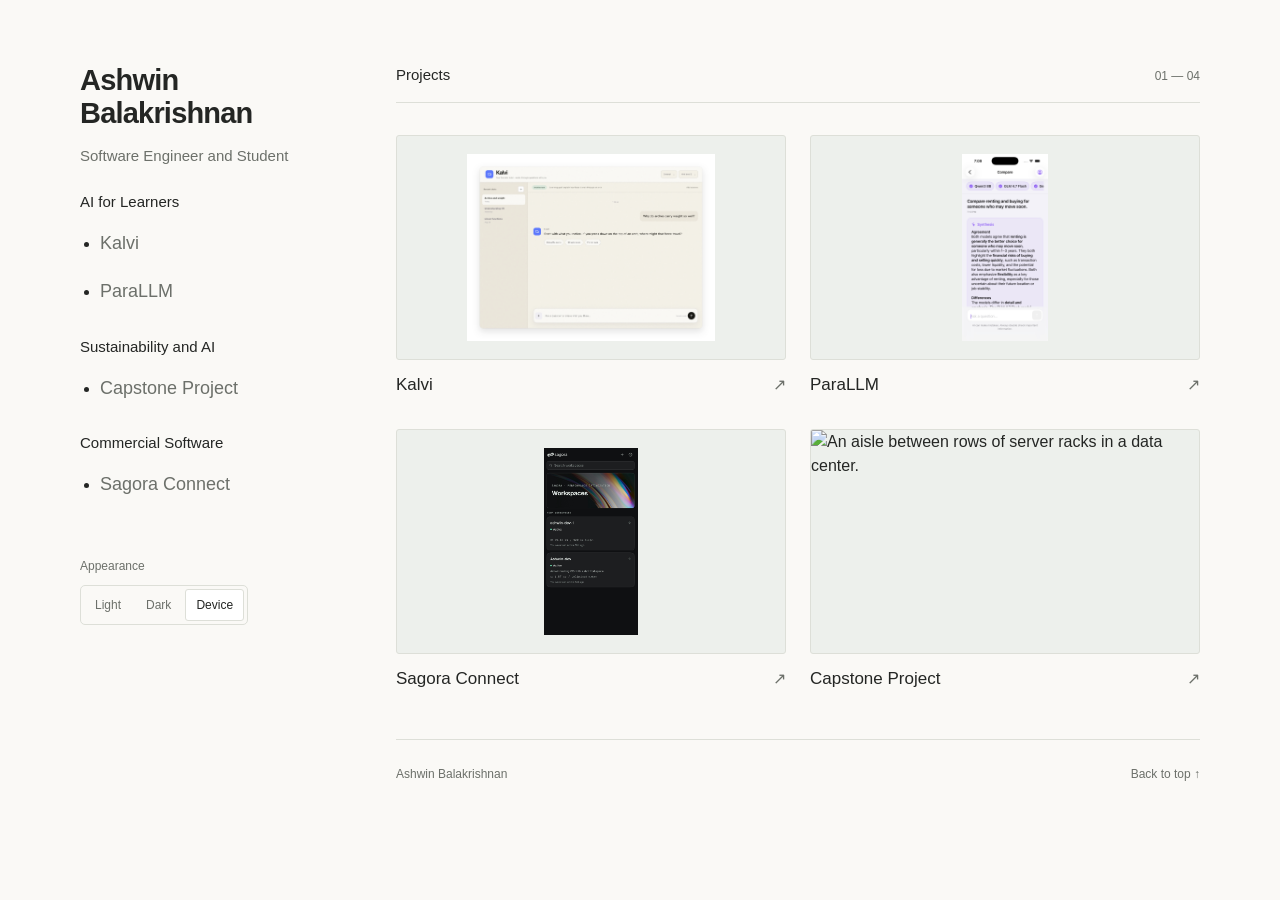
==== commit a155babe: "refactor: update capstone page titles, headings, and tile image styling" ====
--- a/index.html
+++ b/index.html
@@ -31,20 +31,20 @@
         <p class="role">Software Engineer and Student</p>
         <nav class="project-topics" aria-label="Projects and interests">
           <div class="project-topic">
-            <h2>AI for Learners:</h2>
+            <h2>AI for Learners</h2>
             <ul>
               <li><a href="kalvi.html">Kalvi</a></li>
               <li><a href="parallm.html">ParaLLM</a></li>
             </ul>
           </div>
           <div class="project-topic">
-            <h2>Sustainability and AI:</h2>
+            <h2>Sustainability and AI</h2>
             <ul>
-              <li><a href="capstone.html">My Belmont Day School Capstone Topic</a></li>
+              <li><a href="capstone.html">Capstone Project</a></li>
             </ul>
           </div>
           <div class="project-topic">
-            <h2>Commercial Software:</h2>
+            <h2>Commercial Software</h2>
             <ul>
               <li><a href="sagora-connect.html">Sagora Connect</a></li>
             </ul>
@@ -78,8 +78,9 @@
           <div class="tile-image"><img src="assets/sagora-connect-workspaces.jpg" width="730" height="1438" loading="lazy" alt="Sagora Connect workspaces."></div>
           <div class="tile-heading"><h3>Sagora Connect</h3><span aria-hidden="true">↗</span></div>
         </a>
-        <a class="project-tile text-tile" id="capstone" href="capstone.html">
-          <div class="tile-heading"><h3>My Belmont Day School Capstone Topic</h3><span aria-hidden="true">↗</span></div>
+        <a class="project-tile" id="capstone" href="capstone.html">
+          <div class="tile-image tile-image-photo"><img src="assets/capstone-data-center.jpg" width="1198" height="439" loading="lazy" alt="An aisle between rows of server racks in a data center."></div>
+          <div class="tile-heading"><h3>Capstone Project</h3><span aria-hidden="true">↗</span></div>
         </a>
       </div>
 
--- a/styles.css
+++ b/styles.css
@@ -116,6 +116,8 @@
 .project-tile { display: block; min-width: 0; }
 .tile-image { height: 225px; padding: 18px; display: flex; justify-content: center; background: var(--stage); border: 1px solid var(--line); border-radius: 3px; }
 .tile-image img { width: 100%; height: 100%; object-fit: contain; }
+.tile-image-photo { padding: 0; overflow: hidden; }
+.tile-image-photo img { object-fit: cover; }
 .tile-heading { display: flex; justify-content: space-between; align-items: baseline; gap: 16px; margin-top: 13px; }
 .tile-heading h3 { font-size: 17px; font-weight: 500; line-height: 1.4; }
 .tile-heading > span { color: var(--secondary); }
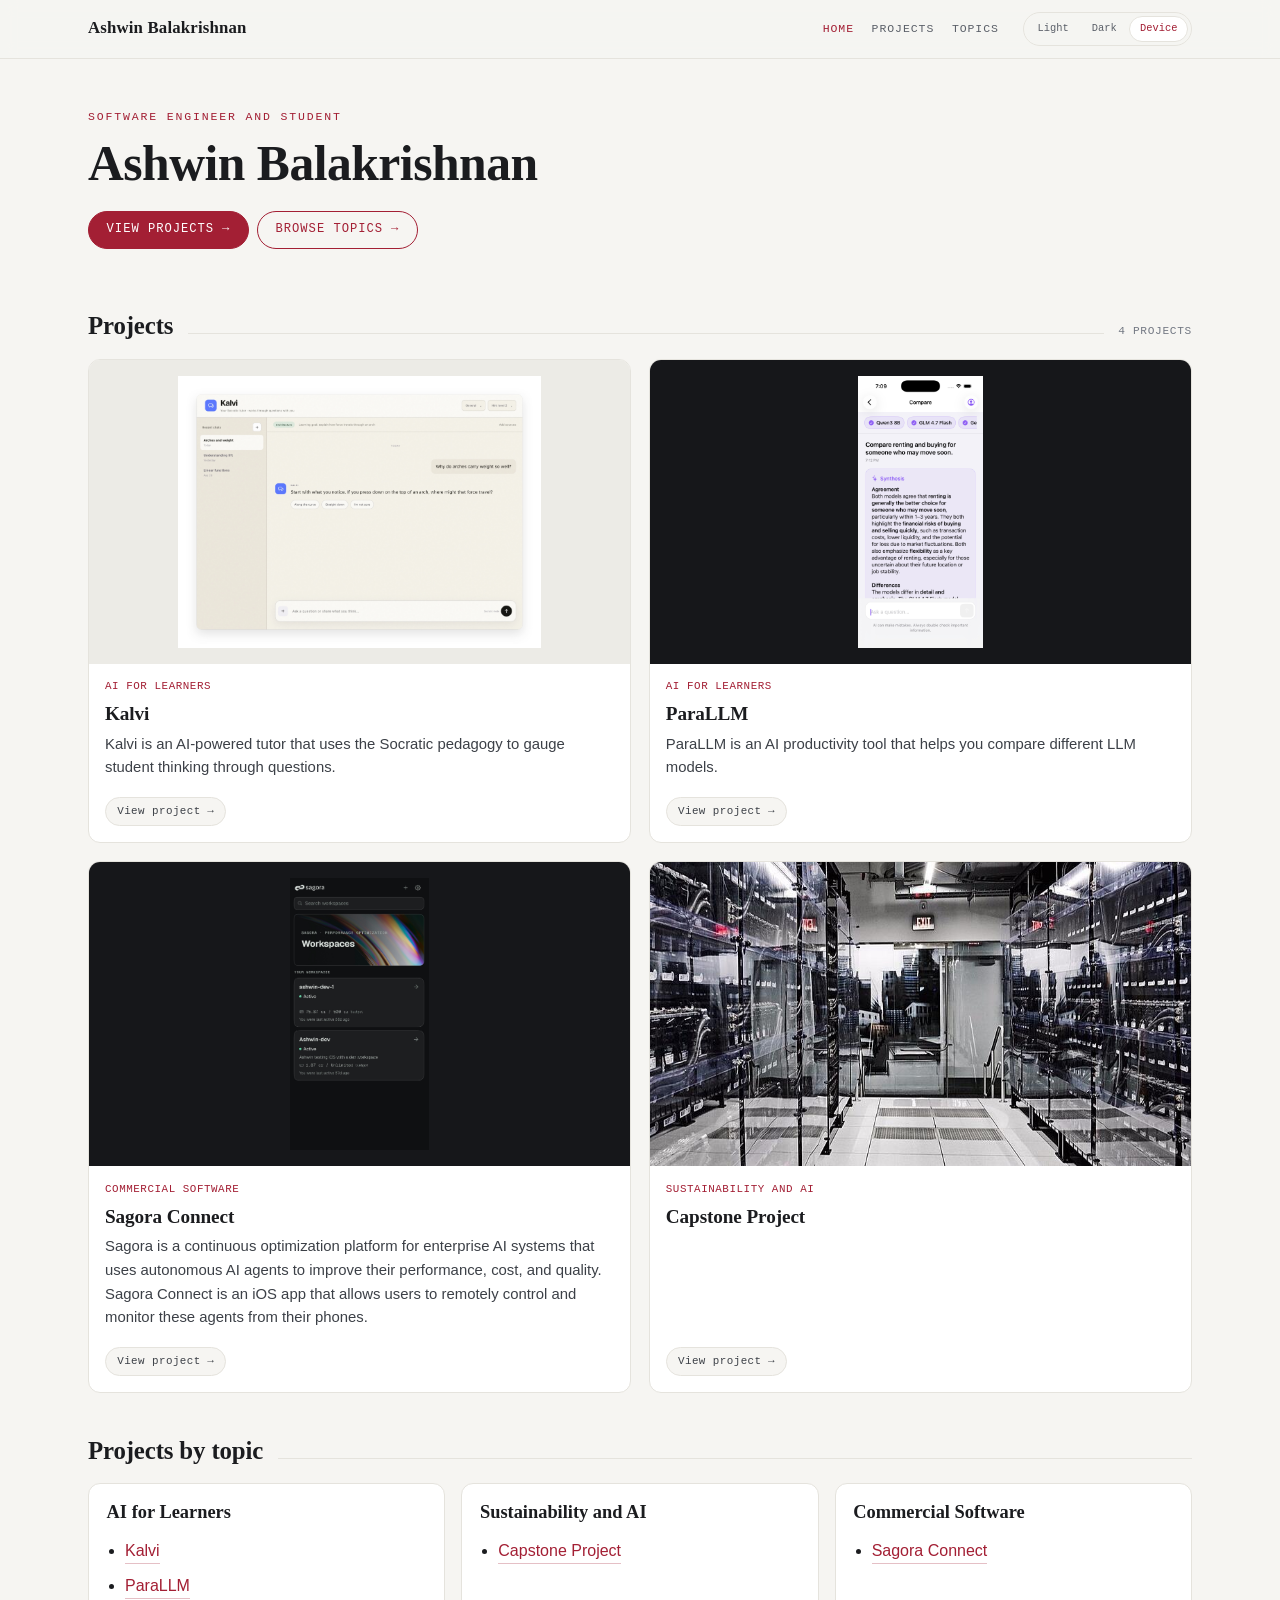
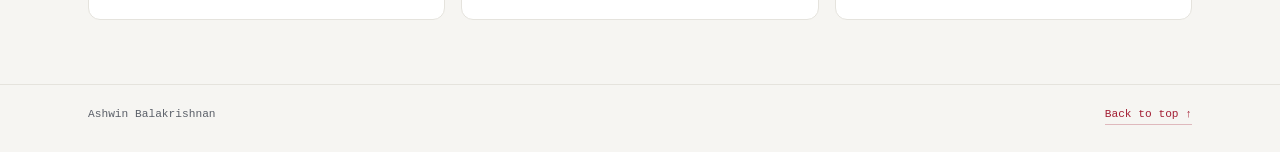
==== commit 39442d94: "refactor: update layout, styling, and README for portfolio site" ====
--- a/index.html
+++ b/index.html
@@ -3,10 +3,10 @@
 <head>
   <meta charset="utf-8">
   <meta name="viewport" content="width=device-width, initial-scale=1">
-  <meta name="theme-color" content="#faf9f6">
-  <meta name="description" content="Ashwin Balakrishnan — Software Engineer">
+  <meta name="theme-color" content="#F6F5F2">
+  <meta name="description" content="Ashwin Balakrishnan — Software Engineer and Student">
   <meta property="og:title" content="Ashwin Balakrishnan">
-  <meta property="og:description" content="ParaLLM · Kalvi · Sagora Connect">
+  <meta property="og:description" content="Ashwin Balakrishnan — Software Engineer and Student">
   <meta property="og:type" content="website">
   <title>Ashwin Balakrishnan</title>
   <script>
@@ -21,72 +21,100 @@
   <link rel="stylesheet" href="styles.css">
   <script src="portfolio.js" defer></script>
 </head>
-<body>
+<body id="top">
   <a class="skip-link" href="#main-content">Skip to content</a>
-
-  <div class="layout">
-    <header class="sidebar">
-      <div class="identity">
-        <h1><a href="index.html">Ashwin<br>Balakrishnan</a></h1>
-        <p class="role">Software Engineer and Student</p>
-        <nav class="project-topics" aria-label="Projects and interests">
-          <div class="project-topic">
-            <h2>AI for Learners</h2>
-            <ul>
-              <li><a href="kalvi.html">Kalvi</a></li>
-              <li><a href="parallm.html">ParaLLM</a></li>
-            </ul>
-          </div>
-          <div class="project-topic">
-            <h2>Sustainability and AI</h2>
-            <ul>
-              <li><a href="capstone.html">Capstone Project</a></li>
-            </ul>
-          </div>
-          <div class="project-topic">
-            <h2>Commercial Software</h2>
-            <ul>
-              <li><a href="sagora-connect.html">Sagora Connect</a></li>
-            </ul>
-          </div>
-        </nav>
-      </div>
-
+  <header class="topbar">
+    <div class="inner">
+      <a class="brand" href="index.html">Ashwin Balakrishnan</a>
+      <button class="navtoggle" type="button" aria-label="Menu" aria-expanded="false" aria-controls="site-navigation" hidden>☰</button>
+      <nav class="sections" id="site-navigation" aria-label="Sections">
+        <a href="index.html" aria-current="page">Home</a>
+        <a href="#projects">Projects</a>
+        <a href="#topics">Topics</a>
+      </nav>
       <fieldset class="theme-picker" hidden>
-        <legend>Appearance</legend>
+        <legend class="sr-only">Appearance</legend>
         <div class="theme-options">
           <label><input type="radio" name="theme" value="light"><span>Light</span></label>
           <label><input type="radio" name="theme" value="dark"><span>Dark</span></label>
           <label><input type="radio" name="theme" value="device" checked><span>Device<span class="sr-only"> default</span></span></label>
         </div>
       </fieldset>
-    </header>
+    </div>
+  </header>
+  <main id="main-content" tabindex="-1">
+    <section class="hero" aria-labelledby="intro-heading">
+      <p class="eyebrow">Software Engineer and Student</p>
+      <h1 id="intro-heading">Ashwin Balakrishnan</h1>
+      <div class="hero-actions">
+        <a class="cta" href="#projects">View projects <span aria-hidden="true">→</span></a>
+        <a class="cta ghost" href="#topics">Browse topics <span aria-hidden="true">→</span></a>
+      </div>
+    </section>
 
-    <main id="main-content" tabindex="-1">
-      <div class="section-heading"><h2>Projects</h2><span>01 — 04</span></div>
+    <section id="projects" aria-labelledby="projects-heading">
+      <div class="sec-head"><h2 id="projects-heading">Projects</h2><span class="rule" aria-hidden="true"></span><span class="section-note">4 projects</span></div>
+      <div class="project-grid">
+        <article class="card" id="kalvi">
+          <a class="media desktop" href="kalvi.html" aria-label="View Kalvi"><img src="assets/kalvi.jpg" width="2117" height="1591" loading="lazy" alt="Kalvi tutoring interface."></a>
+          <div class="card-body">
+            <p class="meta">AI for Learners</p>
+            <h3><a href="kalvi.html">Kalvi</a></h3>
+            <p class="summary">Kalvi is an AI-powered tutor that uses the Socratic pedagogy to gauge student thinking through questions.</p>
+            <div class="card-links"><a class="out" href="kalvi.html">View project <span aria-hidden="true">→</span></a></div>
+          </div>
+        </article>
+        <article class="card" id="parallm">
+          <a class="media phone" href="parallm.html" aria-label="View ParaLLM"><img src="assets/parallm-completed-synthesis.jpg" width="736" height="1600" loading="lazy" alt="A completed comparison in ParaLLM."></a>
+          <div class="card-body">
+            <p class="meta">AI for Learners</p>
+            <h3><a href="parallm.html">ParaLLM</a></h3>
+            <p class="summary">ParaLLM is an AI productivity tool that helps you compare different LLM models.</p>
+            <div class="card-links"><a class="out" href="parallm.html">View project <span aria-hidden="true">→</span></a></div>
+          </div>
+        </article>
+        <article class="card" id="sagora-connect">
+          <a class="media phone" href="sagora-connect.html" aria-label="View Sagora Connect"><img src="assets/sagora-connect-workspaces.jpg" width="730" height="1438" loading="lazy" alt="Sagora Connect workspaces."></a>
+          <div class="card-body">
+            <p class="meta">Commercial Software</p>
+            <h3><a href="sagora-connect.html">Sagora Connect</a></h3>
+            <p class="summary">Sagora is a continuous optimization platform for enterprise AI systems that uses autonomous AI agents to improve their performance, cost, and quality. Sagora Connect is an iOS app that allows users to remotely control and monitor these agents from their phones.</p>
+            <div class="card-links"><a class="out" href="sagora-connect.html">View project <span aria-hidden="true">→</span></a></div>
+          </div>
+        </article>
+        <article class="card" id="capstone">
+          <a class="media photo" href="capstone.html" aria-label="View Capstone Project"><img src="assets/capstone-data-center.jpg" width="1198" height="439" loading="lazy" alt="An aisle between rows of server racks in a data center."></a>
+          <div class="card-body">
+            <p class="meta">Sustainability and AI</p>
+            <h3><a href="capstone.html">Capstone Project</a></h3>
 
-      <div class="project-grid">
-        <a class="project-tile" id="kalvi" href="kalvi.html">
-          <div class="tile-image"><img src="assets/kalvi.jpg" width="2117" height="1591" loading="lazy" alt="Kalvi tutoring interface."></div>
-          <div class="tile-heading"><h3>Kalvi</h3><span aria-hidden="true">↗</span></div>
-        </a>
-        <a class="project-tile" id="parallm" href="parallm.html">
-          <div class="tile-image"><img src="assets/parallm-completed-synthesis.jpg" width="736" height="1600" loading="lazy" alt="A completed comparison in ParaLLM."></div>
-          <div class="tile-heading"><h3>ParaLLM</h3><span aria-hidden="true">↗</span></div>
-        </a>
-        <a class="project-tile" id="sagora-connect" href="sagora-connect.html">
-          <div class="tile-image"><img src="assets/sagora-connect-workspaces.jpg" width="730" height="1438" loading="lazy" alt="Sagora Connect workspaces."></div>
-          <div class="tile-heading"><h3>Sagora Connect</h3><span aria-hidden="true">↗</span></div>
-        </a>
-        <a class="project-tile" id="capstone" href="capstone.html">
-          <div class="tile-image tile-image-photo"><img src="assets/capstone-data-center.jpg" width="1198" height="439" loading="lazy" alt="An aisle between rows of server racks in a data center."></div>
-          <div class="tile-heading"><h3>Capstone Project</h3><span aria-hidden="true">↗</span></div>
-        </a>
+            <div class="card-links"><a class="out" href="capstone.html">View project <span aria-hidden="true">→</span></a></div>
+          </div>
+        </article>
       </div>
+    </section>
 
+    <section id="topics" aria-labelledby="topics-heading">
+      <div class="sec-head"><h2 id="topics-heading">Projects by topic</h2><span class="rule" aria-hidden="true"></span></div>
+      <div class="topics">
+        <section class="topic">
+          <h3>AI for Learners</h3>
+          <ul><li><a href="kalvi.html">Kalvi</a></li><li><a href="parallm.html">ParaLLM</a></li></ul>
+        </section>
+        <section class="topic">
+          <h3>Sustainability and AI</h3>
+          <ul><li><a href="capstone.html">Capstone Project</a></li></ul>
+        </section>
+        <section class="topic">
+          <h3>Commercial Software</h3>
+          <ul><li><a href="sagora-connect.html">Sagora Connect</a></li></ul>
+        </section>
+      </div>
+    </section>
+  </main>
 
-      <footer class="page-footer"><span>Ashwin Balakrishnan</span><a href="#">Back to top ↑</a></footer>
-    </main>
-  </div>
+  <footer class="page-footer">
+    <div class="inner"><span>Ashwin Balakrishnan</span><a href="#top">Back to top ↑</a></div>
+  </footer>
 </body>
 </html>
--- a/styles.css
+++ b/styles.css
@@ -1,171 +1,193 @@
 :root {
   color-scheme: light;
-  --background: #faf9f6;
-  --text: #242624;
-  --secondary: #6c706a;
-  --line: #dddfd8;
-  --surface: #ffffff;
-  --stage: #edf0ec;
-  --accent: #285cbd;
-  --selection: #dce7ff;
-  font-family: -apple-system, BlinkMacSystemFont, "Segoe UI", Helvetica, Arial, sans-serif;
+  --background: #F6F5F2;
+  --surface: #FFFFFF;
+  --text: #1B1C1F;
+  --secondary: #5B6069;
+  --body-muted: #3C4047;
+  --faint: #737883;
+  --line: #E5E3DD;
+  --stage: #ECEBE6;
+  --accent: #A31F34;
+  --accent-hover: #7E1728;
+  --on-accent: #FFFFFF;
+  --link-line: rgba(163, 31, 52, .28);
+  --selection: #EDD6DA;
+  --bar-background: rgba(246, 245, 242, .9);
+  --serif: "Iowan Old Style", "Palatino Linotype", Palatino, "Book Antiqua", Georgia, serif;
+  --sans: -apple-system, BlinkMacSystemFont, "Segoe UI", Roboto, Helvetica, Arial, sans-serif;
+  --mono: ui-monospace, "SF Mono", SFMono-Regular, Menlo, Consolas, monospace;
+  --max-width: 72rem;
+  font-family: var(--sans);
   font-size: 16px;
-  line-height: 1.5;
+  line-height: 1.6;
   font-synthesis: none;
 }
 
 :root[data-theme="dark"] {
   color-scheme: dark;
-  --background: #191b1a;
-  --text: #e9eae5;
-  --secondary: #a7ada5;
-  --line: #363b35;
-  --surface: #2e322d;
-  --stage: #242823;
-  --accent: #aac5ff;
-  --selection: #334a70;
+  --background: #15161A;
+  --surface: #1E2026;
+  --text: #ECEBE6;
+  --secondary: #A3A8B1;
+  --body-muted: #C5CAD2;
+  --faint: #A3A8B1;
+  --line: #2C2F37;
+  --stage: #202228;
+  --accent: #F2B84B;
+  --accent-hover: #F8CE78;
+  --on-accent: #15161A;
+  --link-line: rgba(242, 184, 75, .35);
+  --selection: #554526;
+  --bar-background: rgba(21, 22, 26, .9);
 }
 
 @media (prefers-color-scheme: dark) {
   :root[data-theme="device"] {
     color-scheme: dark;
-    --background: #191b1a;
-    --text: #e9eae5;
-    --secondary: #a7ada5;
-    --line: #363b35;
-    --surface: #2e322d;
-    --stage: #242823;
-    --accent: #aac5ff;
-    --selection: #334a70;
+    --background: #15161A;
+    --surface: #1E2026;
+    --text: #ECEBE6;
+    --secondary: #A3A8B1;
+    --body-muted: #C5CAD2;
+    --faint: #A3A8B1;
+    --line: #2C2F37;
+    --stage: #202228;
+    --accent: #F2B84B;
+    --accent-hover: #F8CE78;
+    --on-accent: #15161A;
+    --link-line: rgba(242, 184, 75, .35);
+    --selection: #554526;
+    --bar-background: rgba(21, 22, 26, .9);
   }
 }
 
 * { box-sizing: border-box; }
-html { scroll-padding-top: 40px; }
-body { margin: 0; background: var(--background); color: var(--text); }
-a { color: inherit; text-decoration: none; touch-action: manipulation; }
-a:hover { color: var(--accent); }
-a:focus-visible { outline: 2px solid var(--accent); outline-offset: 6px; }
+html { scroll-behavior: smooth; scroll-padding-top: 6rem; -webkit-text-size-adjust: 100%; }
+body { margin: 0; color: var(--text); background: var(--background); -webkit-font-smoothing: antialiased; }
+a { color: var(--accent); text-decoration: none; border-bottom: 1px solid var(--link-line); touch-action: manipulation; }
+a:hover { color: var(--accent-hover); border-bottom-color: var(--accent-hover); }
+a:focus-visible, button:focus-visible { outline: 2px solid var(--accent); outline-offset: 4px; border-radius: 2px; }
 ::selection { background: var(--selection); color: var(--text); }
+img { display: block; max-width: 100%; height: auto; }
 h1, h2, h3, p { margin: 0; }
-img { display: block; width: 100%; height: auto; }
+h1, h2, h3 { font-family: var(--serif); font-weight: 600; }
+h1 { font-size: clamp(2.1rem, 5vw, 3.1rem); line-height: 1.08; letter-spacing: -.01em; text-wrap: balance; }
+h2 { font-size: 1.55rem; letter-spacing: -.005em; line-height: 1.3; }
 [hidden] { display: none !important; }
 .sr-only { position: absolute; width: 1px; height: 1px; padding: 0; overflow: hidden; clip-path: inset(50%); white-space: nowrap; border: 0; }
-.skip-link { position: fixed; top: 12px; left: 12px; z-index: 10; padding: 10px 15px; background: var(--surface); border: 1px solid var(--line); transform: translateY(-180%); }
+.skip-link { position: fixed; top: 12px; left: 12px; z-index: 30; padding: 10px 15px; background: var(--surface); border: 1px solid var(--line); transform: translateY(-180%); }
 .skip-link:focus { transform: none; }
 
-.layout {
-  width: min(1120px, calc(100% - 112px));
-  margin: 64px auto 0;
-  display: grid;
-  grid-template-columns: 240px minmax(0, 1fr);
-  align-items: start;
-  gap: 76px;
-}
+/* The reference's serif wordmark, compact navigation, and paper-like header. */
+.topbar { position: sticky; top: 0; z-index: 20; background: var(--bar-background); backdrop-filter: saturate(1.1) blur(8px); border-bottom: 1px solid var(--line); }
+.inner { max-width: var(--max-width); margin-inline: auto; padding-inline: 1.5rem; }
+.topbar .inner { min-height: 3.6rem; padding-block: .7rem; display: flex; align-items: center; gap: 1.5rem; }
+.brand { margin-right: auto; font-family: var(--serif); font-weight: 600; font-size: 1.05rem; letter-spacing: .01em; color: var(--text); border: 0; }
+.brand:hover { color: var(--text); }
+.sections { display: flex; gap: 1.1rem; font-family: var(--mono); font-size: .72rem; letter-spacing: .08em; text-transform: uppercase; }
+.sections a { color: var(--secondary); border: 0; padding-block: .4rem; }
+.sections a:hover, .sections a[aria-current="page"] { color: var(--accent); }
+.navtoggle { cursor: pointer; background: transparent; border: 1px solid var(--line); border-radius: 8px; width: 2.25rem; height: 2.25rem; padding: 0; color: var(--text); font: 1.15rem var(--sans); }
 
-.sidebar { position: sticky; top: 64px; }
-h1 { font-size: 29px; font-weight: 550; line-height: 1.15; letter-spacing: -.8px; }
-h1 a:hover { color: var(--text); }
-.role { margin-top: 14px; color: var(--secondary); font-size: 15px; }
-.github-link { display: inline-flex; align-items: center; gap: 9px; margin-top: 24px; min-height: 32px; font-size: 14px; }
-.github-link .outbound { color: var(--secondary); font-size: 16px; margin-left: 7px; }
-.project-topics { margin-top: 24px; font-size: 15px; }
-.project-topic + .project-topic { margin-top: 20px; }
-.project-topics h2 { font: inherit; }
-.project-topics ul { margin: 6px 0 0; padding-left: 20px; }
-.project-topics li { line-height: 1.7; }
-.project-topics a { display: inline-flex; align-items: center; width: 100%; min-height: 48px; padding-block: 10px; color: var(--secondary); font-size: 18px; line-height: 1.4; }
-.project-topics a:hover { color: var(--text); text-decoration: underline; text-underline-offset: 4px; }
-.project-topics a[aria-current="page"] { color: var(--text); text-decoration: underline; text-underline-offset: 4px; }
-
-.theme-picker { padding: 0; margin: 48px 0 0; border: 0; min-width: 0; }
-.theme-picker legend { padding: 0; margin-bottom: 10px; color: var(--secondary); font-size: 12px; }
-.theme-options { display: inline-flex; border: 1px solid var(--line); border-radius: 5px; padding: 3px; gap: 3px; }
+.theme-picker { padding: 0; margin: 0; border: 0; min-width: 0; }
+.theme-options { display: inline-flex; border: 1px solid var(--line); border-radius: 999px; padding: 3px; gap: 2px; }
 .theme-options label { position: relative; cursor: pointer; }
 .theme-options input { position: absolute; inset: 0; width: 100%; height: 100%; opacity: 0; margin: 0; cursor: pointer; }
-.theme-options label > span { display: block; padding: 7px 10px; border: 1px solid transparent; border-radius: 3px; font-size: 12px; line-height: 1.4; color: var(--secondary); }
-.theme-options input:checked + span { color: var(--text); background: var(--surface); border-color: var(--line); }
+.theme-options label > span { display: block; padding: .27rem .6rem; border: 1px solid transparent; border-radius: 999px; font-family: var(--mono); font-size: .65rem; line-height: 1.5; color: var(--secondary); }
+.theme-options input:checked + span { color: var(--accent); background: var(--surface); border-color: var(--line); }
 .theme-options input:focus-visible + span { outline: 2px solid var(--accent); outline-offset: 2px; }
-.theme-options label:hover > span { color: var(--text); }
+.theme-options label:hover > span { color: var(--accent); }
 
-main { min-width: 0; }
+main { max-width: var(--max-width); margin-inline: auto; padding: 0 1.5rem 4rem; }
 main:focus { outline: none; }
-.section-heading { display: flex; justify-content: space-between; align-items: baseline; border-bottom: 1px solid var(--line); padding: 0 0 17px; margin-bottom: 32px; }
-.section-heading h2 { font-size: 15px; line-height: 1.4; font-weight: 500; }
-.section-heading > span { color: var(--secondary); font-size: 12px; font-variant-numeric: tabular-nums; }
-.project { margin-bottom: 52px; scroll-margin-top: 40px; }
-.project-heading { display: flex; justify-content: space-between; align-items: baseline; gap: 16px; margin-bottom: 15px; }
-.project-heading h2, .project-heading h3 { font-size: 19px; font-weight: 550; letter-spacing: -.35px; line-height: 1.3; }
-.project-heading > span { font-size: 12px; color: var(--secondary); text-align: right; }
-.desktop-capture { display: block; border: 1px solid var(--line); border-radius: 3px; overflow: hidden; }
-.desktop-capture:hover { border-color: var(--secondary); }
-.screen-gallery { display: flex; justify-content: center; align-items: center; gap: 36px; padding: 30px; background: var(--stage); border: 1px solid var(--line); border-radius: 3px; }
-.screen-gallery a { display: block; min-width: 0; width: 172px; border-radius: 18px; }
-.screen-gallery a:focus-visible { outline-offset: 7px; }
-.screen-gallery img { border-radius: 18px; }
-.image-note { font-size: 11px; color: var(--secondary); margin-top: 11px; }
-/* Your paragraphs can go directly after the project images in index.html. */
-.project > p:not(.image-note) { margin-top: 20px; max-width: 62ch; font-size: 15px; line-height: 1.7; }
-.identity > p:not(.role) { margin-top: 20px; font-size: 15px; line-height: 1.7; }
-.page-footer { display: flex; align-items: baseline; justify-content: space-between; gap: 20px; border-top: 1px solid var(--line); padding: 20px 0 32px; color: var(--secondary); font-size: 12px; }
-.page-footer a { padding-block: 5px; }
-.back-link { display: inline-block; margin-bottom: 32px; padding-block: 6px; font-size: 14px; color: var(--secondary); }
-.project-detail .project-heading { margin-bottom: 24px; }
-.project-detail .project-heading h2 { font-size: 32px; line-height: 1.2; letter-spacing: -.7px; }
-.project-grid { display: grid; grid-template-columns: repeat(2, minmax(0, 1fr)); gap: 32px 24px; margin-bottom: 48px; }
-.project-tile { display: block; min-width: 0; }
-.tile-image { height: 225px; padding: 18px; display: flex; justify-content: center; background: var(--stage); border: 1px solid var(--line); border-radius: 3px; }
-.tile-image img { width: 100%; height: 100%; object-fit: contain; }
-.tile-image-photo { padding: 0; overflow: hidden; }
-.tile-image-photo img { object-fit: cover; }
-.tile-heading { display: flex; justify-content: space-between; align-items: baseline; gap: 16px; margin-top: 13px; }
-.tile-heading h3 { font-size: 17px; font-weight: 500; line-height: 1.4; }
-.tile-heading > span { color: var(--secondary); }
-.project-tile:hover .tile-heading h3 { text-decoration: underline; text-underline-offset: 4px; }
-.text-tile { align-self: start; padding: 17px 0; border-top: 1px solid var(--line); }
-.text-tile .tile-heading { margin-top: 0; }
+.eyebrow { margin-bottom: .65rem; font-family: var(--mono); font-size: .72rem; letter-spacing: .16em; text-transform: uppercase; color: var(--accent); }
+.hero { padding: 3.1rem 0 1.25rem; }
+.hero-actions { display: flex; flex-wrap: wrap; gap: .5rem; margin-top: 1.3rem; }
+.cta { display: inline-flex; align-items: center; gap: .5rem; font-family: var(--mono); font-size: .76rem; letter-spacing: .08em; text-transform: uppercase; color: var(--on-accent); background: var(--accent); border: 1px solid var(--accent); border-radius: 999px; padding: .5rem 1.1rem; }
+.cta:hover { background: var(--accent-hover); border-color: var(--accent-hover); color: var(--on-accent); }
+.cta.ghost { background: transparent; color: var(--accent); }
+.cta.ghost:hover { background: var(--accent); color: var(--on-accent); }
+.sec-head { display: flex; align-items: baseline; gap: .9rem; margin: 2.6rem 0 1rem; }
+.sec-head .rule { flex: 1; height: 1px; background: var(--line); }
+.section-note { color: var(--faint); font-family: var(--mono); font-size: .7rem; letter-spacing: .06em; text-transform: uppercase; }
 
-@media (min-width: 1500px) {
-  .layout { margin-top: 88px; }
-  .sidebar { top: 88px; }
+.project-grid { display: grid; grid-template-columns: repeat(2, minmax(0, 1fr)); gap: 1.1rem; }
+.card { display: flex; flex-direction: column; background: var(--surface); border: 1px solid var(--line); border-radius: 12px; overflow: hidden; transition: transform .15s, box-shadow .15s; }
+.card:hover { transform: translateY(-2px); box-shadow: 0 10px 28px rgba(0, 0, 0, .1); }
+.media { display: block; aspect-ratio: 16 / 9; background: var(--stage); border: 0; overflow: hidden; }
+.media img { width: 100%; height: 100%; object-fit: cover; }
+.media.phone { background: #16171A; padding: 1rem; }
+.media.phone img { object-fit: contain; }
+.media.desktop { padding: 1rem; }
+.media.desktop img { object-fit: contain; }
+.card-body { padding: .9rem 1rem 1rem; display: flex; flex-direction: column; gap: .4rem; flex: 1; }
+.meta { font-family: var(--mono); font-size: .68rem; letter-spacing: .05em; text-transform: uppercase; color: var(--accent); }
+.card h3 { font-size: 1.2rem; line-height: 1.25; letter-spacing: -.005em; }
+.card h3 a { color: var(--text); border: 0; }
+.card h3 a:hover { color: var(--accent); }
+.summary { font-size: .93rem; color: var(--body-muted); }
+.card-links { margin-top: auto; padding-top: .6rem; }
+.out { display: inline-flex; align-items: center; gap: .4rem; font-family: var(--mono); font-size: .68rem; letter-spacing: .04em; color: var(--body-muted); border: 1px solid var(--line); border-radius: 999px; padding: .3rem .7rem; background: var(--background); }
+.out:hover { border-color: var(--accent); color: var(--accent); }
+.topics { display: grid; grid-template-columns: repeat(3, minmax(0, 1fr)); gap: 1rem; }
+.topic { background: var(--surface); border: 1px solid var(--line); border-radius: 12px; padding: 1rem 1.1rem; }
+.topic h3 { font-size: 1.15rem; line-height: 1.35; }
+.topic ul { padding-left: 1.15rem; margin: .5rem 0 0; }
+.topic li { padding-block: .3rem; }
+.topic a { padding-block: .25rem; }
+
+/* Individual project pages use the same editorial heading and reading width. */
+.detail-main { padding-top: 1.6rem; }
+.back-link { display: inline-block; margin-bottom: 2rem; font-family: var(--mono); font-size: .74rem; letter-spacing: .04em; }
+.project-heading { margin-bottom: 1.4rem; }
+.project-meta { margin-top: .75rem; color: var(--secondary); font-family: var(--mono); font-size: .75rem; }
+.prose { max-width: 68ch; }
+.prose p { margin-bottom: .9rem; }
+.project-description { margin-bottom: 1.8rem; color: var(--body-muted); }
+.project-description:empty { display: none; }
+.desktop-capture { display: block; border: 1px solid var(--line); border-radius: 12px; overflow: hidden; }
+.desktop-capture img { width: 100%; }
+.desktop-capture:hover { border-color: var(--accent); }
+.screen-gallery { display: flex; justify-content: center; align-items: flex-start; gap: 3rem; padding: 2rem; background: var(--surface); border: 1px solid var(--line); border-radius: 12px; }
+.screen-gallery a { display: block; min-width: 0; width: 240px; border: 0; border-radius: 18px; overflow: hidden; }
+.screen-gallery img { width: 100%; }
+.image-note { font-family: var(--mono); font-size: .7rem; color: var(--secondary); margin-top: .75rem; }
+.project-nav-links { display: flex; flex-wrap: wrap; gap: .65rem 1.5rem; }
+.project-nav-links a { padding-block: .25rem; }
+.project-nav-links a[aria-current="page"] { color: var(--secondary); border-bottom-color: var(--line); }
+.page-footer { border-top: 1px solid var(--line); color: var(--secondary); font-family: var(--mono); font-size: .7rem; }
+.page-footer .inner { padding-block: 1.3rem 1.8rem; display: flex; align-items: baseline; justify-content: space-between; gap: 1rem; }
+
+@media (min-width: 641px) { .navtoggle { display: none; } }
+@media (max-width: 760px) {
+  .topbar .inner { gap: 1rem; }
+  .brand { font-size: 1rem; }
+  .topics { grid-template-columns: 1fr; }
+  .screen-gallery { gap: 1.5rem; padding: 1.5rem; }
 }
-
-@media (max-width: 1000px) {
-  .layout { width: calc(100% - 72px); grid-template-columns: 210px minmax(0, 1fr); gap: 40px; }
-  h1 { font-size: 26px; }
-  .screen-gallery { gap: 22px; padding: 25px; }
+@media (max-width: 640px) {
+  html { scroll-padding-top: 8rem; }
+  main { padding-inline: 1rem; padding-bottom: 2.5rem; }
+  .inner { padding-inline: 1rem; }
+  .topbar .inner { flex-wrap: wrap; gap: .5rem 1rem; }
+  .navtoggle { display: inline-flex; justify-content: center; align-items: center; }
+  .theme-picker { flex-basis: 100%; }
+  .theme-options label > span { padding: .35rem .8rem; font-size: .68rem; }
+  .sections { flex-basis: 100%; order: 5; flex-direction: column; gap: 0; margin-top: .3rem; padding-top: .35rem; border-top: 1px solid var(--line); }
+  .topbar.nav-ready .sections:not(.open) { display: none; }
+  .sections a { padding: .7rem .15rem; font-size: .82rem; border-bottom: 1px solid var(--line); }
+  .hero { padding: 2.2rem 0 .5rem; }
+  .hero .eyebrow { font-size: .65rem; }
+  .sec-head { margin-top: 2rem; gap: .6rem; }
+  .section-note { font-size: .62rem; }
+  .project-grid { grid-template-columns: 1fr; }
+  .screen-gallery { gap: 1rem; padding: 1rem; }
+  .screen-gallery a { width: min(50%, 220px); border-radius: 12px; }
+  .back-link { margin-bottom: 1.5rem; }
+  .page-footer .inner { font-size: .65rem; }
 }
-
-@media (max-width: 760px) {
-  .layout { width: min(580px, calc(100% - 44px)); margin-top: 36px; display: block; }
-  .sidebar { position: static; display: grid; grid-template-columns: 1fr auto; align-items: end; gap: 24px; padding-bottom: 30px; margin-bottom: 30px; border-bottom: 1px solid var(--line); }
-  h1 { font-size: 27px; }
-  .role { margin-top: 11px; font-size: 14px; }
-  .github-link { margin-top: 14px; }
-  .theme-picker { margin: 0 0 5px; }
-  .section-heading { margin-bottom: 27px; }
-  .project { margin-bottom: 38px; }
-  .project-heading h3 { font-size: 18px; }
-  .project-detail .project-heading h2 { font-size: 28px; }
-  .screen-gallery { gap: 28px; padding: 28px; }
-  .screen-gallery a { width: 160px; }
+@media (prefers-reduced-motion: reduce) {
+  html { scroll-behavior: auto; }
+  *, *::before, *::after { transition: none !important; }
 }
-
-@media (max-width: 440px) {
-  .layout { margin-top: 28px; }
-  .sidebar { grid-template-columns: 1fr; gap: 21px; align-items: start; padding-bottom: 25px; }
-  h1 { font-size: 28px; }
-  .theme-picker { margin-bottom: 0; }
-  .theme-options label > span { padding: 8px 16px; font-size: 13px; }
-  .project-heading { flex-direction: column; align-items: start; gap: 4px; margin-bottom: 12px; }
-  .project-heading > span { text-align: left; }
-  .screen-gallery { gap: 16px; padding: 22px 18px; }
-  .screen-gallery a { width: 140px; }
-  .screen-gallery a, .screen-gallery img { border-radius: 12px; }
-  .page-footer { font-size: 11px; }
-  .project-grid { grid-template-columns: 1fr; }
-}
-
-@media (prefers-reduced-motion: reduce) {
-  *, *::before, *::after { scroll-behavior: auto !important; transition: none !important; }
-}
